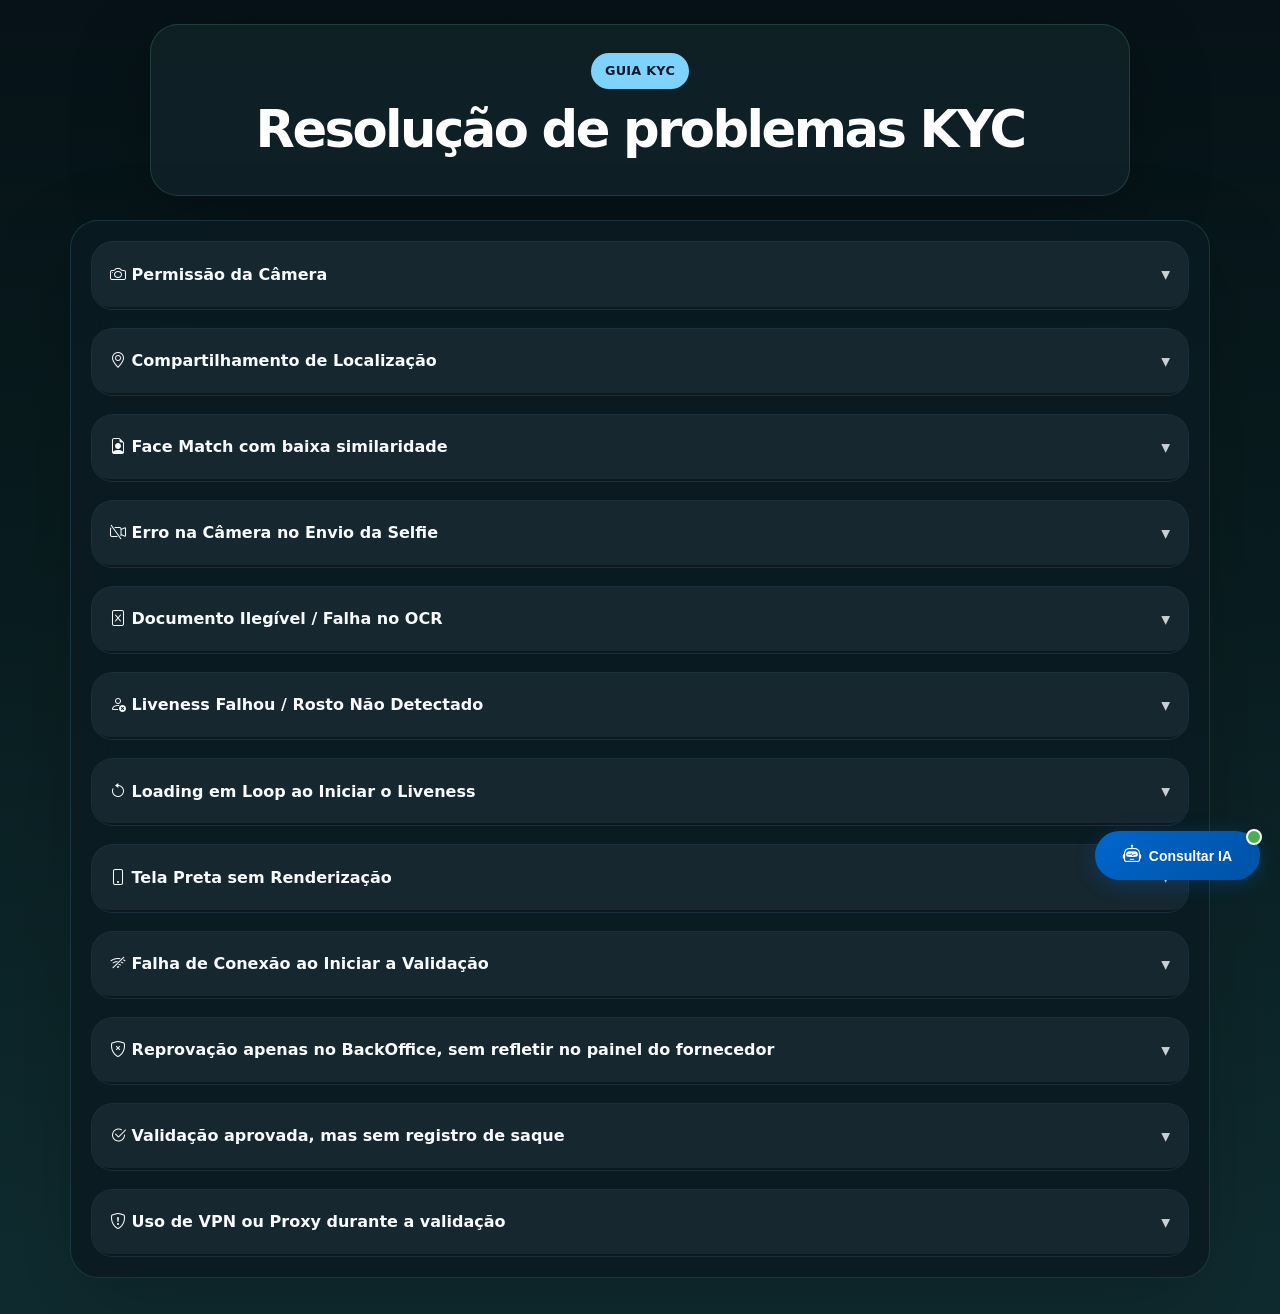
==== index.html @ 32a4cfba "Nova seção add, leves ajustes em frases de algumas seções" ====
<!DOCTYPE html>
<html lang="en">
<head>
    <meta charset="UTF-8">
    <meta name="viewport" content="width=device-width, initial-scale=1.0">
    <title>Guia KYC</title>
    <link rel="stylesheet" href="assets/css/base.css">
    <link rel="stylesheet" href="assets/css/android.css">
    <link rel="stylesheet" href="assets/css/button.css">
    <link rel="stylesheet" href="https://cdn.jsdelivr.net/npm/bootstrap-icons@1.11.3/font/bootstrap-icons.css">
    <link rel="stylesheet" href="assets/css/ai-assistant.css">
</head>
<body>
<div class="top-title">
  <header class="header-kyc">
    <div class="header-copy">
      <span class="pill">Guia KYC</span>
      <h1 class="header-title">Resolução de problemas KYC</h1>
      <p class="header-subtitle"></p>
    </div>
  </header>
</div>
<main class="content">
  <div class="space-bord">
        
  <section class="topic-card" data-section>
 
    <h2 class="topic-toggle"><span><i class="bi bi-camera"></i> Permissão da Câmera</span></h2>
<div class="topic-body">
    <p class="intro">Problemas relacionados ao acesso à câmera.</p>
     <h3>🔎 Como identificar</h3>
    <ul>
      <li>Tela fica preta ou não carrega</li>
      <li>Mensagem de câmera indisponível</li>
      <li>Usuário relata que “não aparece nada”</li>
    </ul>
    <div class="platform-tabs">

  <div class="tabs-header">
    <button class="tab-btn active" data-tab="android">
      <i class="bi bi-android2"></i> Android
    </button>
    <button class="tab-btn" data-tab="ios">
      <i class="bi bi-apple"></i> iOS
    </button>
  </div>

  <div class="tabs-content">

    <div class="tab-panel active" data-content="android" data-copy>
      <ol>
        <li>Nas configurações do dispositivo, acesse <strong>Configurações > Apps > Chrome > Permissões > Câmera</strong> e selecione Permitir.</li>
        <li>Feche o navegador e abra novamente.</li>
        <li>Feche todos os aplicativos em execução para liberar a câmera.</li>
        <li>Se houver muitas abas abertas, feche-as para liberar recursos.</li>
        <li>Tente refazer o processo de validação.</li>
      </ol>
    </div>

    <div class="tab-panel" data-content="ios" data-copy>
      <ol>
        <li>Nas configurações do dispositivo, acesse <strong>Ajustes > Safari > Câmera</strong> e selecione Permitir.</li>
        <li>Acesse <strong> Ajustes > Safari > Câmera</strong> e selecione Permitir.</li>
        <li>Feche o navegador e abra novamente.</li>
        <li>Feche todos os aplicativos em execução para liberar a câmera.</li>
        <li>Se houver muitas abas abertas, feche-as para liberar recursos.</li>
        <li>Tente refazer o processo de validação.</li>
      </ol>
    </div>

  </div>
</div>

    <h3>⚠️ Observação</h3>
    <p>
      No iOS, todos os navegadores utilizam o WebKit. Mesmo usando Chrome,
      as permissões seguem as regras do Safari.
    </p>
    </div>
  </section>

  <section class="topic-card" data-section>
    <h2 class="topic-toggle"><span><i class="bi bi-geo-alt"></i> Compartilhamento de Localização</span></h2>
    <div class="topic-body">
    <p class="intro">Solicitação e bloqueio de acesso à localização.</p>
    <h3>🔎 Como identificar</h3>
    <ul>
      <li>Usuário não consegue compartilhar localização</li>
      <li>Mensagem de permissão negada</li>
      <li>Usuário relata que não avança na tela onde pede a localização</li>
    </ul>
    <div class="platform-tabs">

  <div class="tabs-header">
    <button class="tab-btn active" data-tab="android">
      <i class="bi bi-android2"></i> Android
    </button>
    <button class="tab-btn" data-tab="ios">
      <i class="bi bi-apple"></i> iOS
    </button>
  </div>

  <div class="tabs-content">

    <div class="tab-panel active" data-content="android" data-copy>
      <ol>
        <li>Nas configurações do dispositivo, acesse <strong>Configurações > Apps > Chrome > Permissões > Localização</strong> e selecione Permitir.</li>
        <li>Feche o navegador e abra novamente.</li>
        <li>Se houver muitas abas abertas, feche-as para liberar recursos.</li>
        <li>Tente refazer o processo de validação.</li>
        <li>Se persistir, reinicie o celular</li>
      </ol>
    </div>

    <div class="tab-panel" data-content="ios" data-copy>
      <ol>
        <li>Nas configurações do dispositivo, acesse <strong>Ajustes > Safari > Localização</strong> e selecione Permitir.</li>
        <li>Feche o navegador e abra novamente.</li>
        <li>Se houver muitas abas abertas, feche-as para liberar recursos.</li>
        <li>Tente refazer o processo de validação.</li>
      </ol>
    </div>

  </div>
</div>
    
    <h3>Por que é solicitado</h3>
    <p>
      A localização auxilia na análise antifraude e na validação do ambiente
      de acesso.
    </div>
  </section>

  <section class="topic-card" data-section>
  <h2 class="topic-toggle"><span><i class="bi bi-file-earmark-person"></i> Face Match com baixa similaridade</span></h2>
  <div class="topic-body">
    <p class="intro">Falha na comparação facial entre a selfie e o documento.</p>

    <h3>🔎 Como identificar</h3>
    <ul>
      <li>Score de Face Match abaixo do mínimo exigido</li>
      <li>Exemplo: Score 0.69 / Threshold 0.75</li>
      <li>Validação facial reprovada automaticamente</li>
    </ul>

    <h3>🧭 Orientação ao usuário</h3>
    <div class="platform-tabs">

  <div class="tabs-content">

    <div class="tab-panel active" data-content="android" data-copy>
      <ol>
        <li>Tire a selfie em um local bem iluminado, com a luz de frente para o rosto.</li>
        <li>Posicione-se de forma que não haja sombras nem reflexos no rosto.</li>
        <li>Mantenha o rosto centralizado e totalmente visível na câmera.</li>
        <li>Não utilize óculos escuros, boné, touca ou qualquer acessório.</li>
        <li>Segure o celular na altura do rosto e evite inclinar a cabeça.</li>
      </ol>
    </div>

  </div>
</div>


    <h3>Por que acontece</h3>
    <p>
      A reprovação pode ocorrer quando a foto do documento é muito antiga
      ou quando a selfie é tirada em ângulo diferente, com pouca iluminação
      ou interferências visuais, dificultando a comparação facial.
    </p>

    <h3>Próximos passos</h3>
    <p>
      Caso o problema persista mesmo após uma nova tentativa,
      o caso deve ser reportado ou consultado junto ao fornecedor
      de validação para análise.
    </p>
  </div>
</section>

<section class="topic-card" data-section>
  <h2 class="topic-toggle"><span><i class="bi bi-camera-video-off"></i> Erro na Câmera no Envio da Selfie</span></h2>
  <div class="topic-body">
    <p class="intro">
      Falha na captura ou no envio da selfie durante o processo de validação facial.
    </p>

    <h3>🔎 Como identificar</h3>
    <ul>
      <li>Tela da selfie não abre ou fica preta.</li>
      <li>Mensagem de erro ao tentar capturar a selfie.</li>
      <li>Selfie não carrega ou não é enviada para validação.</li>
      <li>Processo trava na etapa de liveness.</li>
      <li>No painel do fornecedor "P" constará a informação "Erro na câm.".</li>
    </ul>

    <h3>🧭 Orientação ao usuário</h3>
    <div class="platform-tabs">

  <div class="tabs-header">
    <button class="tab-btn active" data-tab="android">
      <i class="bi bi-android2"></i> Android
    </button>
    <button class="tab-btn" data-tab="ios">
      <i class="bi bi-apple"></i> iOS
    </button>
  </div>

  <div class="tabs-content">

    <div class="tab-panel active" data-content="android" data-copy>
      <ol>
        <li>Feche o navegador Chrome e abra novamente.</li>
        <li>Nas configurações do celular, vá em <strong>Configurações > Apps > Chrome > Permissões</strong> <em>e permita o acesso à Câmera.</em></li>
        <li>Feche todos os aplicativos em execução para liberar a câmera.</li>
        <li>Tente novamente utilizando uma boa conexão de internet (alternando entre dados móveis e Wi-Fi).</li>
        <li>Reinicie o celular caso a câmera continue travada.</li>
      </ol>
    </div>

    <div class="tab-panel" data-content="ios" data-copy>
      <ol>
        <li>Feche o navegador ou aplicativo e abra novamente.</li>
        <li>Nas configurações do celular, vá em <strong>Ajustes > Safari > Câmera</strong> <em>e permita o acesso à Câmera.</em></li>
        <li>Feche todos os aplicativos em execução para liberar a câmera.</li>
        <li>Tente novamente utilizando uma boa conexão de internet (alternando entre dados móveis e Wi-Fi).</li>
        <li>Reinicie o celular caso a câmera continue travada.</li>
      </ol>
    </div>

  </div>
</div>
    <h3>Por que acontece</h3>
    <p>
      Esse erro pode ocorrer quando o acesso à câmera está bloqueado,
      a permissão foi negada, outro aplicativo está usando a câmera,
      ou há uma interrupção na transmissão da imagem (stream) durante
      o envio da selfie para o sistema de validação.
    </p>

    <h3>Próximos passos</h3>
    <p>
      Caso o erro persista após seguir todas as orientações,
      deve-se reportar o caso para análise junto
      ao fornecedor de validação facial.
    </p>
  </div>
</section>

<section class="topic-card" data-section>
  <h2 class="topic-toggle"><span><i class="bi bi-file-excel"></i> Documento Ilegível / Falha no OCR</span></h2>
  <div class="topic-body">
    <p class="intro">
      O sistema não conseguiu identificar ou ler corretamente as informações do documento.
    </p>

    <h3>🔎 Como identificar</h3>
    <ul>
      <li>Mensagem de erro: <em>OCR failed</em></li>
      <li>Mensagem de erro: <em>document type unknown</em></li>
      <li>Documento não reconhecido automaticamente</li>
      <li>Processo não avança após o envio da foto do documento</li>
    </ul>

    <h3>🧭 Orientação ao usuário</h3>
    <div class="platform-tabs">

  <div class="tabs-content">

    <div class="tab-panel active" data-content="android" data-copy>
      <ol>
        <li>Tire o documento do plástico de proteção (se houver).</li>
        <li>Coloque o documento sobre uma superfície plana, como uma mesa.</li>
        <li>Tire a foto do documento em um local bem iluminado, evitando sombras e reflexos.</li>
        <li>Centralize o documento na câmera, garantindo que todas as bordas estejam visíveis.</li>
        <li>Evite usar zoom ou cortar partes do documento na foto.</li>
        
      </ol>
    </div>

  </div>
</div>

    <h3>Por que acontece</h3>
    <p>
      A falha no OCR ocorre quando o sistema não consegue ler os dados do documento,
      geralmente por reflexos, baixa iluminação, imagem cortada
      ou qualidade insuficiente da foto enviada.
    </p>

    <h3>Próximos passos</h3>
    <p>
      Caso o erro continue mesmo após o envio de uma nova foto conforme orientado,
      o caso deve ser encaminhado para análise junto ao fornecedor
      de validação de documentos.
    </p>
  </div>
</section>

<section class="topic-card" data-section>
  <h2 class="topic-toggle"><span><i class="bi bi-person-x"></i> Liveness Falhou / Rosto Não Detectado</span></h2>
  <div class="topic-body">
    <p class="intro">
      O sistema não conseguiu identificar corretamente o rosto durante a validação de liveness.
    </p>

    <h3>🔎 Como identificar</h3>
    <ul>
      <li>Mensagem de erro: <em>Liveness failed</em></li>
      <li>Mensagem de erro: <em>face not detected</em></li>
      <li>Processo trava ou reprova na etapa de liveness</li>
      <li>Câmera ativa, mas o rosto não é reconhecido</li>
      <li>Usuário não consegue avançar na etapa de aproximar e afastar o rosto</li>
    </ul>

    <h3>🧭 Orientação ao usuário</h3>
    <div class="platform-tabs">

  <div class="tabs-content">

    <div class="tab-panel active" data-content="android" data-copy>
      <ol>
        <li>Vá para um local bem iluminado, com luz natural de frente para o rosto.</li>
        <li>Mantenha o rosto centralizado na tela.</li>
        <li>Remova boné, chapéu, óculos escuros ou máscara.</li>
        <li>Segure o celular na altura do rosto.</li>
        <li>Se necessário, limpe a câmera do dispositivo, de preferência com um pano macio (como o de microfibra utilizado para limpar óculos).</li>
        <li>Refaça o processo desde o início.</li>
      </ol>
    </div>

  </div>
</div>

    <h3>Por que acontece</h3>
    <p>
      Esse erro ocorre quando o rosto fica fora do enquadramento,
      está parcialmente coberto por acessórios
      ou quando a iluminação é insuficiente para a detecção facial.
    </p>

    <h3>Próximos passos</h3>
    <p>
      Caso o erro continue mesmo após seguir todas as orientações,
      o caso deve ser encaminhado para análise junto ao fornecedor
      de validação de liveness.
    </p>
  </div>
</section>

<section class="topic-card" data-section>
  <h2 class="topic-toggle"><span><i class="bi bi-arrow-counterclockwise"></i> Loading em Loop ao Iniciar o Liveness</span></h2>
  <div class="topic-body">
    <p class="intro">
      A tela de validação facial fica carregando continuamente e o liveness não inicia.
    </p>

    <h3>🔎 Como identificar</h3>
    <ul>
      <li>Tela de liveness fica apenas carregando (loading infinito)</li>
      <li>Câmera não é aberta</li>
      <li>Usuário não consegue avançar no processo</li>
      <li>O problema ocorre ao clicar em “Iniciar validação”</li>
    </ul>

    <h3>🧭 Orientação ao usuário</h3>
    <div class="platform-tabs">

  <div class="tabs-header">
    <button class="tab-btn active" data-tab="android">
      <i class="bi bi-android2"></i> Android
    </button>
    <button class="tab-btn" data-tab="ios">
      <i class="bi bi-apple"></i> iOS
    </button>
  </div>

  <div class="tabs-content">

    <div class="tab-panel active" data-content="android" data-copy>
      <ol>
        <li>Feche o navegador e abra novamente.</li>
        <li>Nas configurações do celular, acesse <strong>Configurações > Apps > Chrome > Permissões</strong> e confirme que a permissão de Câmera está habilitada.</li>
        <li>Limpe o cache do navegador (Configurações > Apps > Chrome > Limpar dados > <em>Limpar cache.</em>)</li>
        <li>Use uma conexão Wi-Fi estável (troque a conexão entre dados móveis e Wi-Fi).</li>
        <li>Evite usar VPN ou modo economia de dados.</li>
        <li>Se persistir, faça o teste por uma aba anônima.</li>
        <li>Caso necessário, reinicie o dispositivo.</li>


      </ol>
    </div>

    <div class="tab-panel" data-content="ios" data-copy>
      <ol>
        <li>Feche o navegador e abra novamente.</li>
        <li>Nas configurações do celular, acesse <strong>Ajustes > Safari > Câmera</strong> e confirme que a permissão de Câmera está habilitada.</li>
        <li>Limpe o cache do navegador (Ajustes > Safari > Avançado > Dados dos Sites e toque em Remover Todos os Dados.)</li>
        <li>Use uma conexão Wi-Fi estável (troque a conexão entre dados móveis e Wi-Fi).</li>
        <li>Evite usar VPN ou modo economia de dados.</li>
        <li>Se persistir, faça o teste por uma aba anônima.</li>
        <li>Caso necessário, reinicie o dispositivo.</li>
      </ol>
    </div>

  </div>
</div>
    <h3>Por que acontece</h3>
    <p>
      O loading em loop pode ocorrer por falha na inicialização do SDK de liveness,
      bloqueio de câmera, permissões não concedidas,
      instabilidade de rede ou interrupção na comunicação
      com o serviço de validação facial.
    </p>

    <h3>Próximos passos</h3>
    <p>
      Se o problema continuar após seguir todas as orientações,
      o caso deve ser reportado para análise junto ao fornecedor
      de liveness ou equipe técnica responsável.
    </p>
  </div>
</section>

<section class="topic-card" data-section>
  <h2 class="topic-toggle"><span><i class="bi bi-phone"></i> Tela Preta sem Renderização</span></h2>
  <div class="topic-body">
    <p class="intro">
      A tela fica totalmente preta (ou cor de background do site) e nenhum componente do processo de validação é exibido.
    </p>

    <h3>🔎 Como identificar</h3>
    <ul>
      <li>Tela preta ao iniciar o fluxo de validação</li>
      <li>Nenhum botão, câmera ou mensagem aparece</li>
      <li>Página parece carregada, mas sem conteúdo visível</li>
      <li>Usuário não consegue interagir com a tela</li>
    </ul>

    <h3>🧭 Orientação ao usuário</h3>
    <div class="platform-tabs">

  <div class="tabs-header">
    <button class="tab-btn active" data-tab="android">
      <i class="bi bi-android2"></i> Android
    </button>
    <button class="tab-btn" data-tab="ios">
      <i class="bi bi-apple"></i> iOS
    </button>
  </div>

  <div class="tabs-content">

    <div class="tab-panel active" data-content="android" data-copy>
      <ol>
        <li>Limpe o cache do navegador (nas configurações do celular, acesse <strong>Configurações > Apps > Chrome > Limpar dados > <em>Limpar cache.</em></strong>)</li>
        <li>Feche o navegador e abra novamente.</li>
        <li>Se possível, use uma conexão Wi-Fi estável (alternando a conexão entre dados móveis e Wi-Fi).</li>
        <li>Reinicie a conexão com a internet, aguardando 20 segundos antes de reativar a conexão.</li>
        <li>Se persistir, faça o teste por uma aba anônima.</li>
        <li>Orientamos testar em outros navegadores (como Microsoft Edge ou Mozilla Firefox), se necessário.</li>
        <li>Caso preciso, reinicie o navegador ou tente em outro dispositivo.</li>
      </ol>
    </div>

    <div class="tab-panel" data-content="ios" data-copy>
      <ol>
        <li>Limpe o cache do navegador ( nas configurações do celular, acesse <strong>Ajustes > Safari > Avançado ></strong> Dados dos Sites e toque em Remover Todos os Dados).</li>
        <li>Feche o navegador e abra novamente.</li>
        <li>Se possível, use uma conexão Wi-Fi estável (alternando a conexão entre dados móveis e Wi-Fi).</li>
        <li>Reinicie a conexão com a internet, aguardando 20 segundos antes de reativar a conexão.</li>
        <li>Se persistir, faça o teste por uma aba anônima.</li>
        <li>Orientamos testar em outros navegadores (como Google Chrome, Microsoft Edge ou Mozilla Firefox), se necessário.</li>
        <li>Caso preciso, reinicie o navegador ou tente em outro dispositivo.</li>
      </ol>
      </ol>
    </div>

  </div>
</div>

    <h3>Por que acontece</h3>
    <p>
      Esse comportamento pode ocorrer por falha na inicialização do WebRTC,
      bloqueio de acesso à câmera pelo navegador,
      timeout no carregamento de recursos
      ou conflito com dados armazenados em cache.
    </p>

    <h3>Próximos passos</h3>
    <p>
      Caso nenhuma das ações resolva, deve-se verificar com o fornecedor de validação.
    </p>
  </div>
</section>

<section class="topic-card" data-section>
  <h2 class="topic-toggle"><span><i class="bi bi-wifi-off"></i> Falha de Conexão ao Iniciar a Validação</span></h2>
  <div class="topic-body">
    <p class="intro">
      O usuário recebe uma mensagem de erro informando falha de conexão
      ao tentar iniciar o processo de validação KYC.
    </p>

    <h3>🔎 Como identificar</h3>
    <ul>
      <li>Mensagem de erro indicando falha de conexão</li>
      <li>Validação não inicia após clicar em “Começar”</li>
      <li>Tela exibe aviso de instabilidade ou conexão indisponível</li>
      <li>Usuário relata que a internet funciona em outros aplicativos</li>
    </ul>

    <h3>🧭 Orientação geral ao usuário</h3>
    <p>
      Oriente o usuário a verificar a estabilidade da conexão com a internet
      antes de tentar novamente o processo de validação.
    </p>

    <div class="platform-tabs">

      <div class="tabs-header">
        <button class="tab-btn active" data-tab="android">
          <i class="bi bi-android2"></i> Android
        </button>
        <button class="tab-btn" data-tab="ios">
          <i class="bi bi-apple"></i> iOS
        </button>
      </div>

      <div class="tabs-content">

        <div class="tab-panel active" data-content="android" data-copy>
          <ol>
            <li>Verifique se o celular está conectado à internet (<em>desative a internet por 10 segundos antes de reativar.</em>)</li>
            <li>Dê preferência para uma conexão Wi-Fi estável.</li>
            <li>Desative VPN, proxy ou aplicativos de rede segura.</li>
            <li>Evite alternar entre Wi-Fi e dados móveis durante o processo.</li>
            <li>Feche o navegador e abra novamente.</li>
            <li>Se necessário, reinicie o dispositivo.</li>
            <li>Tente iniciar a validação novamente.</li>
            
          </ol>
        </div>

        <div class="tab-panel" data-content="ios" data-copy>
          <ol>
            <li>Confirme se o iPhone está conectado à internet</li>
            <li>Prefira utilizar uma rede Wi-Fi estável</li>
            <li>Desative VPN ou apps que alterem a conexão</li>
            <li>Evite trocar de rede durante a validação</li>
            <li>Feche o Safari e abra novamente</li>
            <li>Se necessário, reinicie o dispositivo</li>
            <li>Tente iniciar a validação novamente</li>
          </ol>
        </div>

      </div>
    </div>

    <h3>Por que acontece</h3>
    <p>
      Esse erro pode ocorrer por instabilidade de rede,
      perda de conexão durante a inicialização da validação,
      uso de VPN, troca de rede ou bloqueio temporário de comunicação
      com o serviço de validação.
    </p>

    <h3>Próximos passos</h3>
    <p>
      Caso o erro persista mesmo em uma rede estável,
      oriente o usuário a tentar novamente mais tarde
      ou em outro dispositivo.
    </p>
  </div>
</section>

<section class="topic-card" data-section>
  <h2 class="topic-toggle"><span><i class="bi bi-shield-x"></i> Reprovação apenas no BackOffice, sem refletir no painel do fornecedor</span></h2>
  <div class="topic-body">
    <p class="intro">
      A jornada de KYC é reprovada internamente, sem exibir registros ou eventos
      no painel do fornecedor de validação.
    </p>

    <h3>🔎 Como identificar</h3>
    <ul>
      <li>KYC aparece como reprovado</li>
      <li>Não há tentativa registrada no painel do fornecedor</li>
      <li>Usuário relata que não conseguiu concluir a validação</li>
      <li>Fluxo é interrompido antes do envio para o fornecedor</li>
    </ul>

    <h3>🧭 Orientação geral ao usuário</h3>
    <p>
      Oriente o usuário a verificar se todos os dados cadastrais
      estão preenchidos corretamente antes de refazer a validação.
    </p>

    <div class="platform-tabs">

      <div class="tabs-content">

        <div class="tab-panel active" data-content="android" data-copy>
          <ol>
            <li>Acesse o menu <strong>Perfil</strong> no aplicativo ou site.</li>
            <li>Entre em <strong>Dados da Conta.</strong></li>
            <li>Verifique se todos os campos estão preenchidos corretamente.</li>
            <li>Atualize ou complete os dados que estiverem faltando.</li>
            <li>Salve as alterações antes de tentar novamente.</li>
            <li>Após isso, retorne e refaça a validação KYC.</li>
          </ol>
        </div>

      </div>
    </div>

    <h3>Por que acontece</h3>
    <p>
      Esse tipo de reprovação ocorre quando regras internas de validação
      identificam dados obrigatórios ausentes ou inconsistentes
      no cadastro do usuário, impedindo o envio da jornada
      para o fornecedor de KYC.
    </p>

    <h3>Próximos passos</h3>
    <p>
      Caso todos os dados estejam preenchidos corretamente ou não seja possível atualizá-los, persistindo o problema, o caso deve ser reportado (se possvível, com gravação de tela do usuário mostrando a situação) para análise junto à equipe técnica.  
    </p>
  </div>
</section>

<section class="topic-card" data-section>
  <h2 class="topic-toggle"><span><i class="bi bi-check2-circle"></i> Validação aprovada, mas sem registro de saque</span></h2>
  <div class="topic-body">
    <p class="intro">
     O usuário conclui a validação de identidade (liveness/KYC) com status <em>aprovado</em>, tanto internamente quanto no painel do fornecedor “L”, porém a jornada não avança para a próxima etapa esperada (exemplo: o saque não é processado após a aprovação).
    </p>

    <h3>🔎 Como identificar</h3>
    <ul>
      <li>O procedimento de validação foi realizado por meio do aplicativo externo do fornecedor “L”.</li>
      <li>Liveness para saque aprovado, mas sem registro de saque após aprovação.</li>
    </ul>

    <h3>🧭 Orientação geral ao usuário</h3>
    <p>
      Orientar a realizar todo o processo pelo navegador, sem utilizar o app externo do fornecedor.
    </p>

    <div class="platform-tabs">

      <div class="tabs-header">
        <button class="tab-btn active" data-tab="android">
          <i class="bi bi-android2"></i> Android
        </button>
        <button class="tab-btn" data-tab="ios">
          <i class="bi bi-apple"></i> iOS
        </button>
      </div>

      <div class="tabs-content">

        <div class="tab-panel active" data-content="android" data-copy>
          <ol>
        <li>Abra o processo de validação diretamente pelo navegador <strong>Google Chrome</strong>.</li>
        <li>Nas configurações do celular, acesse <strong>Configurações &gt; Apps &gt; Chrome &gt; Permissões</strong> e permita o acesso à <strong>Câmera</strong> e <strong>Localização</strong>.</li>
        <li>Feche completamente o Chrome e abra novamente antes de iniciar o fluxo.</li>
        <li>Certifique-se de que nenhum outro aplicativo esteja utilizando a câmera.</li>
        <li>Refaça o processo de validação seguindo todo o fluxo pelo navegador.</li>
      </ol>
        </div>

        <div class="tab-panel" data-content="ios" data-copy>
          <ol>
        <li>Abra o processo de validação diretamente pelo navegador <strong>Safari</strong>.</li>
        <li>Nas configurações do iPhone, acesse <strong>Ajustes &gt; Safari &gt; Câmera</strong> e selecione <strong>Permitir</strong>.</li>
        <li>Acesse <strong>Ajustes &gt; Safari &gt; Localização</strong> e selecione <strong>Durante o uso</strong>.</li>
        <li>Feche o Safari pelo gerenciador de aplicativos e abra novamente.</li>
        <li>Refaça o processo de validação seguindo todo o fluxo pelo navegador.</li>
      </ol>
        </div>

      </div>
    </div>

   <h3>Por que isso acontece</h3>
<p>
    Esse comportamento ocorre, provavelmente, porque, ao realizar a validação pelo aplicativo externo do fornecedor, o fluxo de retorno da aprovação nem sempre é corretamente sincronizado com o sistema interno. 
    Isso impede que o gatilho responsável por avançar a jornada (como a liberação do saque) seja acionado, mesmo com o status de aprovação do liveness.
  </p>

    <h3>Próximos passos</h3>
    <p>
      Caso o erro persista mesmo após orientações, reportar a situação para análise (preferencialmente com gravação de tela do usuário mostrando a situação).
    </p>
  </div>
</section>

<section class="topic-card" data-section>
  <h2 class="topic-toggle"><span><i class="bi bi-shield-exclamation"></i> Uso de VPN ou Proxy durante a validação</span></h2>
  <div class="topic-body">
    <p class="intro">
      O usuário realiza o processo de validação de identidade (liveness/KYC), porém a utilização de <em>VPN</em>, <em>Proxy</em> ou serviços que mascaram a localização pode interferir na validação de segurança e impedir o correto compartilhamento da localização necessária para análise.
    </p>

    <h3>🔎 Como identificar</h3>
<ul>
  <li>A tela de validação fica carregando continuamente e não inicia o processo.</li>
  <li>O fluxo não avança após a etapa de compartilhamento de localização.</li>
  <li>Mensagem genérica de erro ao tentar iniciar a validação.</li>
  <li>Erro relacionado à localização, segurança ou inconsistência de acesso.</li>
  <li>Solicitação de localização não aparece ou não conclui corretamente.</li>
  <li>O processo funciona em outra rede/dispositivo, mas falha no aparelho atual.</li>
</ul>

    <h3>🧭 Orientação geral ao usuário</h3>
    <p>
      Orientar o usuário a desativar qualquer VPN, Proxy ou recurso de mascaramento de localização antes de iniciar novamente o processo de validação.
    </p>

    <div class="platform-tabs">

      <div class="tabs-header">
        <button class="tab-btn active" data-tab="android">
          <i class="bi bi-android2"></i> Android
        </button>
        <button class="tab-btn" data-tab="ios">
          <i class="bi bi-apple"></i> iPhone
        </button>
      </div>

      <div class="tabs-content">

        <div class="tab-panel active" data-content="android" data-copy>
          <ol>
            <li>Acesse <strong>Configurações &gt; Rede e Internet &gt; VPN</strong>.</li>
            <li>Verifique se existe alguma VPN ativa e selecione <strong>Desconectar</strong>.</li>
            <li>Se houver aplicativos de VPN instalados (como ProtonVPN, NordVPN, Turbo VPN, entre outros), feche ou desative o aplicativo.</li>
            <li>Acesse <strong>Configurações &gt; Rede e Internet &gt; Proxy</strong> (ou configurações da rede Wi‑Fi utilizada) e confirme que não há Proxy configurado.</li>
            <li>Em alguns aparelhos, também é recomendado desativar o <strong>DNS Privado</strong> em <strong>Configurações &gt; Rede e Internet &gt; DNS Privado</strong>, deixando como <strong>Automático</strong> ou <strong>Desativado</strong>.</li>
            <li>Feche completamente o navegador utilizado e abra novamente.</li>
            <li>Refaça o processo de validação utilizando uma conexão comum de internet, preferencialmente sem aplicativos de terceiros ativos.</li>
          </ol>
        </div>

        <div class="tab-panel" data-content="ios" data-copy>
          <ol>
            <li>Acesse <strong>Ajustes &gt; Geral &gt; VPN e Gerenciamento de Dispositivo</strong>.</li>
            <li>Se houver uma VPN ativa, selecione <strong>Desconectar</strong>.</li>
            <li>Também verifique em <strong>Ajustes &gt; VPN</strong> se existe alguma conexão habilitada.</li>
            <li>Se utilizar aplicativos de VPN, feche ou desative os aplicativos instalados.</li>
            <li>Acesse <strong>Ajustes &gt; Wi‑Fi &gt; [rede conectada] &gt; Configurar Proxy</strong> e deixe a opção como <strong>Desativado</strong>.</li>
            <li>Feche completamente o navegador Safari e abra novamente.</li>
            <li>Refaça o processo de validação utilizando a conexão normal da internet.</li>
          </ol>
        </div>

      </div>
    </div>

    <h3>Por que isso acontece</h3>
    <p>
      VPNs, Proxys e serviços de mascaramento de conexão podem alterar ou ocultar informações importantes de localização e segurança utilizadas durante o processo de validação de identidade.
      Isso pode gerar divergências na análise antifraude, impedir o correto compartilhamento da localização do dispositivo ou causar bloqueios automáticos de segurança.
    </p>

    <h3>Próximos passos</h3>
    <p>
      Caso o erro persista mesmo após a desativação da VPN/Proxy e nova tentativa de validação, encaminhar o caso para análise detalhada, preferencialmente com evidências em vídeo ou gravação de tela demonstrando o comportamento apresentado.
    </p>
  </div>
</section>


</div>


</main>

</body>
<script src="assets/js/ios.js"></script>
<script src="assets/js/ai-assistant.js"></script>
</html>
---- assets/css/base.css ----
html, body {
  background: linear-gradient(
    180deg,
    #061217 0%,
    #081a1d 35%,
    #0f2b2f 100%
  );
  color: #e7eef6;
  font-family: Inter, system-ui, -apple-system, BlinkMacSystemFont, "Segoe UI", sans-serif;
  min-height: 100%;
  overscroll-behavior: none;
  margin: 0;
}

body {
  line-height: 1.6;
}

* {
  box-sizing: border-box;
}

.top-title {
  color: #ffffff;
  padding: 24px 16px 0;
  text-align: center;
}

.header-kyc {
  display: inline-flex;
  flex-direction: column;
  align-items: center;
  gap: 12px;
  max-width: 980px;
  width: 100%;
  background: rgba(17, 33, 39, 0.88);
  border: 1px solid rgba(99, 210, 174, 0.18);
  border-radius: 28px;
  padding: 28px 28px 24px;
  box-shadow: 0 25px 80px rgba(0, 0, 0, 0.25);
  margin: 0 auto 24px;
}

.header-copy {
  text-align: center;
  max-width: 780px;
}

.pill {
  display: inline-flex;
  align-items: center;
  justify-content: center;
  color: #0f172a;
  background: #7dd3fc;
  border-radius: 999px;
  font-size: 0.8rem;
  font-weight: 700;
  letter-spacing: 0.02em;
  padding: 8px 14px;
  text-transform: uppercase;
}

.header-title {
  margin: 0;
  font-size: clamp(2rem, 4vw, 3.25rem);
  letter-spacing: -0.05em;
}

.header-subtitle {
  margin: 0;
  font-size: 1rem;
  color: #cbd5e1;
  max-width: 760px;
}

.content {
  width: min(1140px, calc(100% - 32px));
  margin: 0 auto 36px;
}
---- assets/css/android.css ----
/* ===============================
   ANDROID – MATERIAL STYLE
================================ */
.space-bord {
  padding: 20px;
  background: rgba(11, 27, 33, 0.88);
  border-radius: 28px;
  border: 1px solid rgba(125, 211, 252, 0.14);
  box-shadow: 0 30px 90px rgba(0, 0, 0, 0.18);
  backdrop-filter: blur(20px);
  margin-bottom: 36px;
}

.topic-body {
  color: #e7eef6;
}

.content {
  padding-top: 0;
}

/* ---------- Topic Body ---------- */
.topic-body {
  max-height: 0;
  overflow: hidden;
  opacity: 0;

  background: rgba(6, 22, 29, 0.92);
  border: 1px solid rgba(125, 211, 252, 0.14);
  border-radius: 18px;
  padding: 0 16px;

  transition:
    max-height .3s ease,
    opacity .25s ease,
    transform .25s ease;
}

.topic-card.open .topic-body {
  max-height: 1000px; /* suficiente para qualquer conteúdo */
  opacity: 1;
  margin-top: 12px;
  padding: 16px;
}

/* ---------- Topic Toggle ---------- */
.topic-toggle {
  font-size: 1rem;
  font-weight: 700;
  color: #f8fafc;
  padding: 18px 18px;
  margin: 0;
  border-radius: 18px;

  background: rgba(125, 211, 252, 0.08);
  display: flex;
  align-items: center;
  justify-content: space-between;
  cursor: pointer;
  gap: 12px;

  transition:
    background .25s ease,
    color .25s ease,
    transform .25s ease;
}

.topic-toggle:hover {
  background: rgba(125, 211, 252, 0.16);
  transform: translateY(-1px);
}

.topic-card.open .topic-toggle {
  background: linear-gradient(135deg, rgba(34,197,94,0.17), rgba(56,189,248,0.14));
  color: #a7f3d0;
}

.topic-card h2 {
  cursor: pointer;
  display: flex;
  justify-content: space-between;
  align-items: center;
  width: 100%;
}

.topic-card h2::after {
  content: "▾";
  font-size: 1.1rem;
  opacity: .8;
  transition: transform .25s ease;
}

.topic-card.open h2::after {
  transform: rotate(180deg);
}

.topic-card {
  margin-bottom: 18px;
  border-radius: 22px;
  overflow: hidden;
  border: 1px solid rgba(125, 211, 252, 0.12);
  background: rgba(14, 25, 31, 0.94);
}

.topic-card:last-child {
  margin-bottom: 0;
}

.topic-card .topic-body h3 {
  color: #dbeafe;
  margin-top: 20px;
}

.topic-card .intro {
  color: #cbd5e1;
  margin: 0 0 18px;
}

.topic-card ul {
  padding-left: 20px;
  margin: 0;
  color: #d6dce0;
}

.topic-card li {
  margin-bottom: 10px;
  line-height: 1.65;
}

.topic-card li:last-child {
  margin-bottom: 0;
}

.topic-card strong,
.topic-card em {
  color: #ffffff;
}

.topic-card p {
  margin: 0;
}

/* ---------- Home Button (Android-like FAB) ---------- */
.home-button {
  position: fixed;
  top: 18px;
  left: 18px;
  width: 44px;
  height: 44px;
  border-radius: 16px;

  background: #22c55e;
  color: #052e16;
  text-decoration: none;

  display: flex;
  align-items: center;
  justify-content: center;

  z-index: 1000;
  box-shadow: 0 18px 36px rgba(0,0,0,.26);

  transition:
    transform .2s ease,
    box-shadow .2s ease;
}

.home-button:hover {
  transform: translateY(-2px);
  box-shadow: 0 20px 36px rgba(0,0,0,.32);
}

.home-button i {
  font-size: 18px;
}

/* ---------- Mobile ---------- */
@media (max-width: 760px) {
  .home-button {
    width: 48px;
    height: 48px;
    border-radius: 18px;
  }

  .home-button i {
    font-size: 20px;
  }
}
---- assets/css/button.css ----
.android-button {
  position: fixed;
  top: 18px;
  left: 80px;
  width: 42px;
  height: 42px;
  border-radius: 12px;
  background: rgba(255,255,255,0.06);
  display: flex;
  align-items: center;
  justify-content: center;
  color: #7dd3fc;
  text-decoration: none;
  z-index: 1000;
  transition: 
    background .2s ease,
    transform .2s ease,
    box-shadow .2s ease;
}


@media (max-width: 600px) {
  .android-button {
    width: 46px;
    height: 46px;
    border-radius: 14px;
  }

  .android-button i {
    font-size: 20px;
   
  }
}


.android-button:hover {
  background: rgba(125,211,252,0.18);
  transform: translateY(-2px);
  box-shadow: 0 6px 16px rgba(0,0,0,.4);
}

.android-button i {
  font-size: 18px;
}

/* ===== Subabas por plataforma ===== */

.platform-tabs {
  margin-top: 16px;
  color: #ffffff;
}

/* Cabeçalho das abas */
.tabs-header {
  display: flex;
  background: rgba(255,255,255,0.04);
  border-radius: 10px;
  padding: 4px;
  gap: 4px;
}

/* Botões das abas */
.tab-btn {
  flex: 1;
  background: transparent;
  border: none;
  padding: 10px 12px;
  border-radius: 8px;
  color: #9ca3af;
  font-size: 14px;
  font-weight: 600;
  cursor: pointer;
  display: flex;
  align-items: center;
  justify-content: center;
  gap: 6px;
  transition: 
    background .2s ease,
    color .2s ease;
}

.tab-btn i {
  font-size: 16px;
}

/* Aba ativa */
.tab-btn.active {
  background: rgba(125,211,252,0.18);
  color: #ffffff;
}

/* Conteúdo das abas */
.tabs-content {
  margin-top: 12px;
}

/* Painéis */
.tab-panel {
  display: none;
  position: relative;
  background: #111827a0;
  border: 1px solid rgba(255,255,255,0.08);
  border-radius: 10px;
  padding: 14px 16px;
}


/* Painel ativo */
.tab-panel.active {
  display: block;
}

/* Texto interno */
.tab-panel ol {
  padding-left: 18px;
  margin: 0;
}

.tab-panel li {
  margin-bottom: 10px;
  line-height: 1.75;
}

.tab-panel li:last-child {
  margin-bottom: 0;
}
/* Painel copiável */
.tab-panel[data-copy] {
  cursor: pointer;
  position: relative;
}

/* Hover leve */
.tab-panel[data-copy]:hover {
  border-color: rgba(125,211,252,0.35);
}

/* Feedback "Copiado" */
.tab-panel.copied::after {
  content: "Copiado ✓";
  position: absolute;
  top: 10px;
  right: 12px;
  font-size: 12px;
  color: #7dd3fc;
  opacity: .9;
}
---- assets/css/ai-assistant.css ----
/* AI Assistant - Chat Flutuante */

/* Botão flutuante */
.ai-assistant-btn {
  position: fixed;
  bottom: 20px;
  right: 20px;
  background: linear-gradient(135deg, #0066cc 0%, #0052a3 100%);
  color: white;
  border: none;
  border-radius: 50px;
  padding: 14px 28px;
  font-size: 14px;
  font-weight: 600;
  cursor: pointer;
  box-shadow: 0 4px 20px rgba(0, 102, 204, 0.3);
  z-index: 1000;
  transition: all 0.3s ease;
  display: flex;
  align-items: center;
  gap: 8px;
  font-family: -apple-system, BlinkMacSystemFont, 'Segoe UI', Roboto, sans-serif;
}

.ai-assistant-btn:hover {
  transform: translateY(-2px);
  box-shadow: 0 6px 25px rgba(0, 102, 204, 0.4);
  background: linear-gradient(135deg, #0052a3 0%, #003d80 100%);
}

.ai-assistant-btn:active {
  transform: translateY(0);
}

.ai-assistant-btn i {
  font-size: 18px;
}

/* Indicador de status (opcional) */
.ai-assistant-btn::before {
  content: '';
  position: absolute;
  top: -2px;
  right: -2px;
  width: 12px;
  height: 12px;
  background: #4caf50;
  border: 2px solid white;
  border-radius: 50%;
  animation: pulse 2s infinite;
}

@keyframes pulse {
  0%, 100% {
    opacity: 1;
    transform: scale(1);
  }
  50% {
    opacity: 0.7;
    transform: scale(1.1);
  }
}

/* Modal do Chat */
.ai-chat-modal {
  position: fixed;
  bottom: 90px;
  right: 20px;
  width: 380px;
  height: 520px;
  background: white;
  border-radius: 16px;
  box-shadow: 0 8px 40px rgba(0, 0, 0, 0.15);
  display: flex;
  flex-direction: column;
  z-index: 1001;
  transform: translateY(20px) scale(0.95);
  opacity: 0;
  pointer-events: none;
  transition: all 0.3s cubic-bezier(0.4, 0, 0.2, 1);
  overflow: hidden;
  font-family: -apple-system, BlinkMacSystemFont, 'Segoe UI', Roboto, sans-serif;
}

.ai-chat-modal.open {
  transform: translateY(0) scale(1);
  opacity: 1;
  pointer-events: all;
}

/* Header do Chat */
.ai-chat-header {
  background: linear-gradient(135deg, #0066cc 0%, #0052a3 100%);
  color: white;
  padding: 16px 20px;
  display: flex;
  align-items: center;
  justify-content: space-between;
  flex-shrink: 0;
}

.ai-chat-header h3 {
  margin: 0;
  font-size: 16px;
  font-weight: 600;
  display: flex;
  align-items: center;
  gap: 8px;
}

.ai-chat-header h3 i {
  font-size: 20px;
}

.ai-chat-close {
  background: rgba(255, 255, 255, 0.2);
  border: none;
  color: white;
  width: 32px;
  height: 32px;
  border-radius: 50%;
  cursor: pointer;
  font-size: 18px;
  display: flex;
  align-items: center;
  justify-content: center;
  transition: background 0.2s;
}

.ai-chat-close:hover {
  background: rgba(255, 255, 255, 0.3);
}

/* Área de mensagens */
.ai-chat-messages {
  flex: 1;
  overflow-y: auto;
  padding: 16px 20px;
  display: flex;
  flex-direction: column;
  gap: 12px;
  background: #f8f9fa;
}

.ai-chat-messages::-webkit-scrollbar {
  width: 6px;
}

.ai-chat-messages::-webkit-scrollbar-track {
  background: transparent;
}

.ai-chat-messages::-webkit-scrollbar-thumb {
  background: #ddd;
  border-radius: 3px;
}

/* Mensagens */
.ai-message {
  max-width: 85%;
  padding: 12px 16px;
  border-radius: 12px;
  font-size: 13px;
  line-height: 1.5;
  animation: messageSlide 0.3s ease;
}

@keyframes messageSlide {
  from {
    opacity: 0;
    transform: translateY(10px);
  }
  to {
    opacity: 1;
    transform: translateY(0);
  }
}

.ai-message-user {
  background: linear-gradient(135deg, #0066cc 0%, #0052a3 100%);
  color: white;
  align-self: flex-end;
  border-bottom-right-radius: 4px;
}

.ai-message-assistant {
  background: white;
  color: #333;
  align-self: flex-start;
  border: 1px solid #e0e0e0;
  border-bottom-left-radius: 4px;
}

.ai-message-loading {
  background: white;
  color: #666;
  align-self: flex-start;
  border: 1px solid #e0e0e0;
  font-style: italic;
  display: flex;
  align-items: center;
  gap: 8px;
}

.ai-message-loading .typing-indicator {
  display: flex;
  gap: 4px;
}

.ai-message-loading .typing-indicator span {
  width: 6px;
  height: 6px;
  background: #999;
  border-radius: 50%;
  animation: typing 1.4s infinite;
}

.ai-message-loading .typing-indicator span:nth-child(2) {
  animation-delay: 0.2s;
}

.ai-message-loading .typing-indicator span:nth-child(3) {
  animation-delay: 0.4s;
}

@keyframes typing {
  0%, 60%, 100% {
    transform: translateY(0);
  }
  30% {
    transform: translateY(-8px);
  }
}

/* Área de input */
.ai-chat-input-area {
  padding: 12px 20px 16px;
  background: white;
  border-top: 1px solid #e0e0e0;
  display: flex;
  flex-direction: column;
  gap: 8px;
  flex-shrink: 0;
}

/* Sugestões rápidas */
.ai-quick-suggestions {
  display: flex;
  gap: 6px;
  flex-wrap: wrap;
}

.ai-suggestion-chip {
  background: #f0f4f8;
  border: 1px solid #d0dce8;
  border-radius: 20px;
  padding: 6px 12px;
  font-size: 12px;
  color: #0066cc;
  cursor: pointer;
  transition: all 0.2s;
  white-space: nowrap;
}

.ai-suggestion-chip:hover {
  background: #0066cc;
  color: white;
  border-color: #0066cc;
}

/* Input de texto */
.ai-input-container {
  display: flex;
  gap: 8px;
}

.ai-chat-input {
  flex: 1;
  border: 1px solid #ddd;
  border-radius: 24px;
  padding: 10px 16px;
  font-size: 13px;
  resize: none;
  height: 40px;
  font-family: inherit;
  transition: border-color 0.2s;
}

.ai-chat-input:focus {
  outline: none;
  border-color: #0066cc;
  box-shadow: 0 0 0 3px rgba(0, 102, 204, 0.1);
}

.ai-chat-input::placeholder {
  color: #999;
}

.ai-send-btn {
  background: #0066cc;
  color: white;
  border: none;
  border-radius: 50%;
  width: 40px;
  height: 40px;
  cursor: pointer;
  display: flex;
  align-items: center;
  justify-content: center;
  font-size: 16px;
  transition: all 0.2s;
  flex-shrink: 0;
}

.ai-send-btn:hover {
  background: #0052a3;
  transform: scale(1.05);
}

.ai-send-btn:active {
  transform: scale(0.95);
}

.ai-send-btn:disabled {
  background: #ccc;
  cursor: not-allowed;
  transform: none;
}

/* Disclaimer */
.ai-disclaimer {
  font-size: 11px;
  color: #999;
  text-align: center;
  padding: 4px;
  font-style: italic;
}

/* Formatação de resposta */
.ai-message-content {
  word-wrap: break-word;
}

.ai-message-content strong {
  color: #0052a3;
}

.ai-message-content ul, .ai-message-content ol {
  margin: 8px 0;
  padding-left: 20px;
}

.ai-message-content li {
  margin: 4px 0;
}

.ai-article-link {
  display: inline-block;
  margin-top: 8px;
  padding: 6px 12px;
  background: #f0f4f8;
  border-radius: 6px;
  color: #0066cc;
  text-decoration: none;
  font-size: 12px;
  transition: background 0.2s;
}

.ai-article-link:hover {
  background: #e0e8f4;
}

/* Fonte da resposta (guia vs conhecimento técnico) */
.ai-message-source {
  font-size: 11px;
  color: #666;
  background: #f8f9fa;
  padding: 4px 10px;
  border-radius: 12px;
  display: inline-block;
  margin-top: 8px;
  font-style: italic;
  border: 1px solid #e9ecef;
}

/* Feedback buttons */
.ai-feedback {
  display: flex;
  gap: 8px;
  margin-top: 8px;
  padding-top: 8px;
  border-top: 1px solid #f0f0f0;
}

.ai-feedback-btn {
  background: none;
  border: none;
  cursor: pointer;
  font-size: 16px;
  opacity: 0.6;
  transition: opacity 0.2s transform 0.2s;
}

.ai-feedback-btn:hover {
  opacity: 1;
  transform: scale(1.2);
}

/* Overlay para fechar ao clicar fora */
.ai-chat-overlay {
  position: fixed;
  top: 0;
  left: 0;
  right: 0;
  bottom: 0;
  background: rgba(0, 0, 0, 0.3);
  z-index: 1000;
  opacity: 0;
  pointer-events: none;
  transition: opacity 0.3s;
}

.ai-chat-overlay.visible {
  opacity: 1;
  pointer-events: all;
}

/* Responsividade */
@media (max-width: 480px) {
  .ai-assistant-btn {
    bottom: 16px;
    left: 16px;
    padding: 12px 20px;
    font-size: 13px;
  }

  .ai-chat-modal {
    bottom: 80px;
    left: 12px;
    right: 12px;
    width: auto;
    height: 480px;
  }

  .ai-message {
    max-width: 90%;
  }
}

/* Animação de entrada do botão */
.ai-assistant-btn {
  animation: buttonEntrance 0.5s ease;
}

@keyframes buttonEntrance {
  from {
    opacity: 0;
    transform: translateY(20px);
  }
  to {
    opacity: 1;
    transform: translateY(0);
  }
}
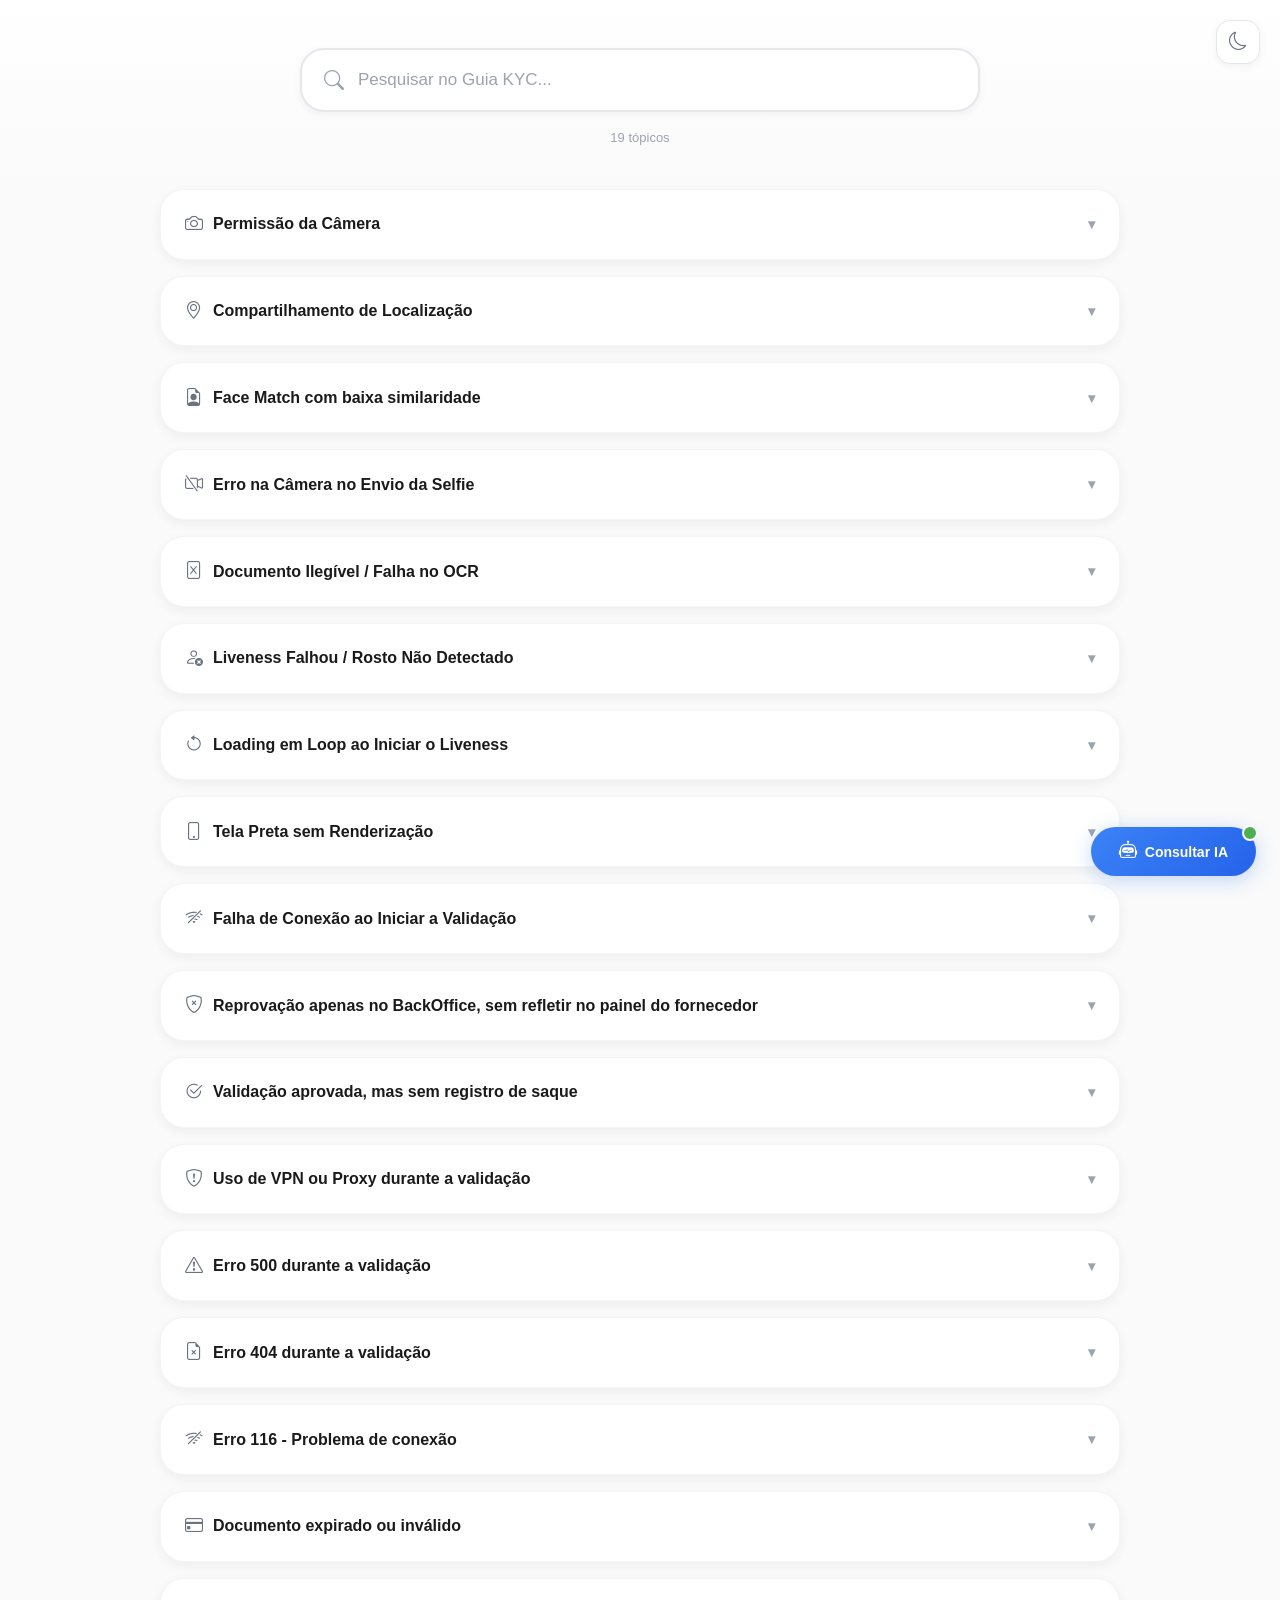
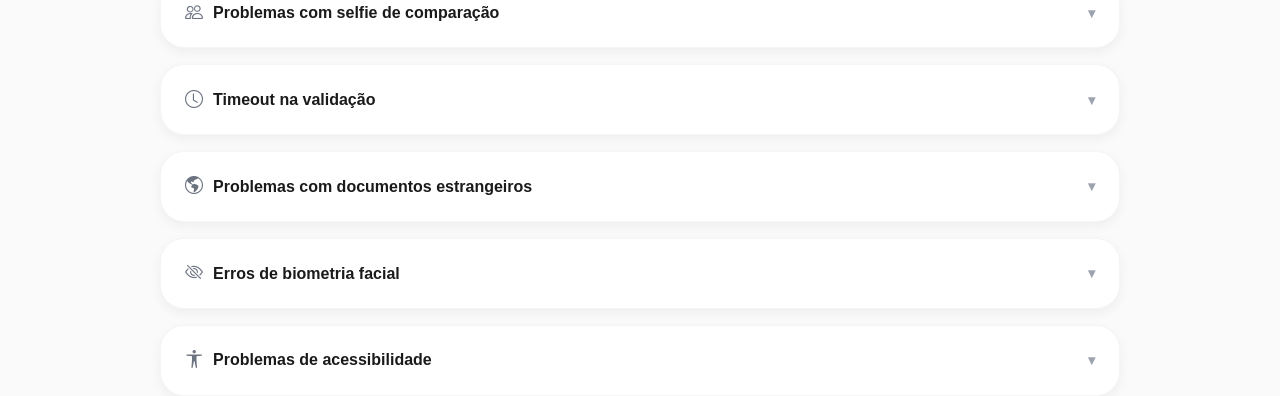
==== commit 36f8d033: "Ajustes de UI e novos temas" ====
--- a/index.html
+++ b/index.html
@@ -12,13 +12,26 @@
 </head>
 <body>
 <div class="top-title">
-  <header class="header-kyc">
-    <div class="header-copy">
-      <span class="pill">Guia KYC</span>
-      <h1 class="header-title">Resolução de problemas KYC</h1>
-      <p class="header-subtitle"></p>
-    </div>
-  </header>
+  <button class="theme-toggle" id="themeToggle" aria-label="Alternar tema">
+    <i class="bi bi-moon" id="themeIcon"></i>
+  </button>
+  <div class="search-container">
+    <div class="search-wrapper">
+      <i class="bi bi-search search-icon"></i>
+      <input 
+        type="text" 
+        id="searchInput" 
+        class="search-input" 
+        placeholder="Pesquisar no Guia KYC..."
+        autocomplete="off"
+        aria-label="Pesquisar no Guia KYC"
+      >
+      <button id="clearSearch" class="clear-search" aria-label="Limpar pesquisa">
+        <i class="bi bi-x-lg"></i>
+      </button>
+    </div>
+    <div class="search-info">19 tópicos</div>
+  </div>
 </div>
 <main class="content">
   <div class="space-bord">
@@ -715,7 +728,7 @@
 
     <h3>🧭 Orientação geral ao usuário</h3>
     <p>
-      Orientar o usuário a desativar qualquer VPN, Proxy ou recurso de mascaramento de localização antes de iniciar novamente o processo de validação.
+      Orientar o usuário a desativar any VPN, Proxy ou recurso de mascaramento de localização antes de iniciar novamente o processo de validação.
     </p>
 
     <div class="platform-tabs">
@@ -733,11 +746,11 @@
 
         <div class="tab-panel active" data-content="android" data-copy>
           <ol>
-            <li>Acesse <strong>Configurações &gt; Rede e Internet &gt; VPN</strong>.</li>
+            <li>Acesse <strong>Configurações > Rede e Internet > VPN</strong>.</li>
             <li>Verifique se existe alguma VPN ativa e selecione <strong>Desconectar</strong>.</li>
             <li>Se houver aplicativos de VPN instalados (como ProtonVPN, NordVPN, Turbo VPN, entre outros), feche ou desative o aplicativo.</li>
-            <li>Acesse <strong>Configurações &gt; Rede e Internet &gt; Proxy</strong> (ou configurações da rede Wi‑Fi utilizada) e confirme que não há Proxy configurado.</li>
-            <li>Em alguns aparelhos, também é recomendado desativar o <strong>DNS Privado</strong> em <strong>Configurações &gt; Rede e Internet &gt; DNS Privado</strong>, deixando como <strong>Automático</strong> ou <strong>Desativado</strong>.</li>
+            <li>Acesse <strong>Configurações > Rede e Internet > Proxy</strong> (ou configurações da rede Wi‑Fi utilizada) e confirme que não há Proxy configurado.</li>
+            <li>Em alguns aparelhos, também é recomendado desativar o <strong>DNS Privado</strong> em <strong>Configurações > Rede e Internet > DNS Privado</strong>, deixando como <strong>Automático</strong> ou <strong>Desativado</strong>.</li>
             <li>Feche completamente o navegador utilizado e abra novamente.</li>
             <li>Refaça o processo de validação utilizando uma conexão comum de internet, preferencialmente sem aplicativos de terceiros ativos.</li>
           </ol>
@@ -745,11 +758,11 @@
 
         <div class="tab-panel" data-content="ios" data-copy>
           <ol>
-            <li>Acesse <strong>Ajustes &gt; Geral &gt; VPN e Gerenciamento de Dispositivo</strong>.</li>
+            <li>Acesse <strong>Ajustes > Geral > VPN e Gerenciamento de Dispositivo</strong>.</li>
             <li>Se houver uma VPN ativa, selecione <strong>Desconectar</strong>.</li>
-            <li>Também verifique em <strong>Ajustes &gt; VPN</strong> se existe alguma conexão habilitada.</li>
+            <li>Também verifique em <strong>Ajustes > VPN</strong> se existe alguma conexão habilitada.</li>
             <li>Se utilizar aplicativos de VPN, feche ou desative os aplicativos instalados.</li>
-            <li>Acesse <strong>Ajustes &gt; Wi‑Fi &gt; [rede conectada] &gt; Configurar Proxy</strong> e deixe a opção como <strong>Desativado</strong>.</li>
+            <li>Acesse <strong>Ajustes > Wi‑Fi > [rede conectada] > Configurar Proxy</strong> e deixe a opção como <strong>Desativado</strong>.</li>
             <li>Feche completamente o navegador Safari e abra novamente.</li>
             <li>Refaça o processo de validação utilizando a conexão normal da internet.</li>
           </ol>
@@ -771,10 +784,625 @@
   </div>
 </section>
 
+<section class="topic-card" data-section>
+  <h2 class="topic-toggle"><span><i class="bi bi-exclamation-triangle"></i> Erro 500 durante a validação</span></h2>
+  <div class="topic-body">
+    <p class="intro">
+      O usuário encontra um erro interno do servidor (Erro 500) ao tentar iniciar ou concluir o processo de validação KYC.
+    </p>
+
+    <h3>🔎 Como identificar</h3>
+    <ul>
+      <li>Mensagem "Erro 500" ou "Internal Server Error" exibida na tela.</li>
+      <li>Tela em branco após iniciar a validação.</li>
+      <li>Falha repentina durante o carregamento da jornada.</li>
+      <li>O erro ocorre mesmo após atualizar a página.</li>
+      <li>Pode aparecer em qualquer etapa do fluxo.</li>
+    </ul>
+
+    <h3>🧭 Orientação geral ao usuário</h3>
+    <p>
+      Orientar o usuário a tentar ações básicas de troubleshooting antes de escalar o caso.
+    </p>
+
+    <div class="platform-tabs">
+
+      <div class="tabs-header">
+        <button class="tab-btn active" data-tab="android">
+          <i class="bi bi-android2"></i> Android
+        </button>
+        <button class="tab-btn" data-tab="ios">
+          <i class="bi bi-apple"></i> iOS
+        </button>
+      </div>
+
+      <div class="tabs-content">
+
+        <div class="tab-panel active" data-content="android" data-copy>
+          <ol>
+            <li>Atualize a página pressionando F5 ou puxando a tela para baixo (no mobile).</li>
+            <li>Limpe o cache do navegador (Configurações > Apps > Chrome > Limpar dados > Limpar cache).</li>
+            <li>Feche e abra o navegador novamente.</li>
+            <li>Verifique se há atualizações do navegador disponíveis.</li>
+            <li>Tente usar uma conexão de internet diferente (Wi-Fi/dados móveis).</li>
+            <li>Se persistir, aguarde alguns minutos e tente novamente.</li>
+          </ol>
+        </div>
+
+        <div class="tab-panel" data-content="ios" data-copy>
+          <ol>
+            <li>Atualize a página puxando a tela para baixo.</li>
+            <li>Limpe o cache (Ajustes > Safari > Avançado > Dados dos Sites > Remover Todos os Dados).</li>
+            <li>Feche e abra o Safari novamente.</li>
+            <li>Verifique se há atualizações do iOS disponíveis.</li>
+            <li>Tente usar uma conexão de internet diferente.</li>
+            <li>Se persistir, aguarde alguns minutos e tente novamente.</li>
+          </ol>
+        </div>
+
+      </div>
+    </div>
+
+    <h3>Por que isso acontece</h3>
+    <p>
+      Erros 500 geralmente indicam problemas temporários no servidor ou na comunicação com serviços de terceiros.
+      Podem ser causados por sobrecarga do sistema, manutenção ou problemas de integração.
+    </p>
+
+    <h3>Próximos passos</h3>
+    <p>
+      Caso o erro persista após as tentativas, coletar evidências (print ou gravação de tela) e encaminhar para análise da equipe técnica, informando horário exato e condições do erro.
+    </p>
+  </div>
+</section>
+
+<section class="topic-card" data-section>
+  <h2 class="topic-toggle"><span><i class="bi bi-file-earmark-x"></i> Erro 404 durante a validação</span></h2>
+  <div class="topic-body">
+    <p class="intro">
+      O usuário encontra um erro 404 (Página não encontrada) ao acessar o fluxo de validação KYC.
+    </p>
+
+    <h3>🔎 Como identificar</h3>
+    <ul>
+      <li>Mensagem "404 - Página não encontrada" ou "Not Found".</li>
+      <li>O link de validação não abre corretamente.</li>
+      <li>A página é exibida como indisponível ou inexistente.</li>
+      <li>O erro ocorre imediatamente ao acessar o link.</li>
+      <li>Pode acontecer com links antigos ou compartilhados incorretamente.</li>
+    </ul>
+
+    <h3>🧭 Orientação geral ao usuário</h3>
+    <p>
+      Geralmente este erro está relacionado ao link de acesso, não ao dispositivo ou navegador do usuário.
+    </p>
+
+    <div class="platform-tabs">
+
+      <div class="tabs-content">
+
+        <div class="tab-panel active" data-content="android" data-copy>
+          <ol>
+            <li>Solicite ao usuário que gere um novo acesso ao fluxo de validação.</li>
+            <li>Oriente a abrir o link diretamente pelo navegador, não por aplicativos de mensagem.</li>
+            <li>Verifique se o link foi copiado ou compartilhado corretamente (sem quebras).</li>
+            <li>Peça para evitar links antigos salvos em favoritos ou histórico.</li>
+            <li>Realize uma nova tentativa utilizando o link atualizado.</li>
+            <li>Se o problema persistir, reporte para geração de novo link.</li>
+          </ol>
+        </div>
+
+        <div class="tab-panel" data-content="ios" data-copy>
+          <ol>
+            <li>Solicite ao usuário que gere um novo acesso ao fluxo de validação.</li>
+            <li>Oriente a abrir o link diretamente pelo Safari, não por apps de mensagem.</li>
+            <li>Verifique se o link foi copiado corretamente (sem quebras ou caracteres extras).</li>
+            <li>Peça para não usar links salvos em favoritos.</li>
+            <li>Realize uma nova tentativa com o link atualizado.</li>
+            <li>Se persistir, reporte para geração de novo link.</li>
+          </ol>
+        </div>
+
+      </div>
+    </div>
+
+    <h3>Por que isso acontece</h3>
+    <p>
+      O erro 404 ocorre quando o endereço acessado não existe mais, expirou, foi gerado incorretamente
+      ou quando há quebra no link durante o compartilhamento.
+    </p>
+
+    <h3>Próximos passos</h3>
+    <p>
+      Caso um novo link apresente o mesmo comportamento, encaminhar para análise técnica com evidências do erro.
+    </p>
+  </div>
+</section>
+
+<section class="topic-card" data-section>
+  <h2 class="topic-toggle"><span><i class="bi bi-wifi-off"></i> Erro 116 - Problema de conexão</span></h2>
+  <div class="topic-body">
+    <p class="intro">
+      O usuário encontra o erro 116 durante o carregamento ou execução da validação de identidade, indicando problemas de conectividade específicos.
+    </p>
+
+    <h3>🔎 Como identificar</h3>
+    <ul>
+      <li>Mensagem contendo "Erro 116" ou código similar.</li>
+      <li>Carregamento interrompido durante a validação.</li>
+      <li>Falha de comunicação com os serviços de validação.</li>
+      <li>O problema ocorre principalmente em determinadas redes.</li>
+      <li>Pode aparecer após início bem-sucedido do processo.</li>
+    </ul>
+
+    <h3>🧭 Orientação geral ao usuário</h3>
+    <p>
+      Este erro está diretamente relacionado à qualidade e estabilidade da conexão com a internet.
+    </p>
+
+    <div class="platform-tabs">
+
+      <div class="tabs-header">
+        <button class="tab-btn active" data-tab="android">
+          <i class="bi bi-android2"></i> Android
+        </button>
+        <button class="tab-btn" data-tab="ios">
+          <i class="bi bi-apple"></i> iOS
+        </button>
+      </div>
+
+      <div class="tabs-content">
+
+        <div class="tab-panel active" data-content="android" data-copy>
+          <ol>
+            <li>Desative e reative a conexão com a internet (aguarde 20 segundos).</li>
+            <li>Troque entre Wi-Fi e dados móveis para testar.</li>
+            <li>Se estiver no Wi-Fi, aproxime-se do roteador.</li>
+            <li>Desative VPN, proxy ou aplicativos de rede segura.</li>
+            <li>Feche outros aplicativos que possam estar usando a internet.</li>
+            <li>Reinicie o roteador se possível.</li>
+            <li>Tente novamente em um local com melhor sinal.</li>
+          </ol>
+        </div>
+
+        <div class="tab-panel" data-content="ios" data-copy>
+          <ol>
+            <li>Desative e reative a conexão (Modo Avião por 10 segundos).</li>
+            <li>Alterne entre Wi-Fi e dados móveis.</li>
+            <li>Se estiver no Wi-Fi, verifique a qualidade do sinal.</li>
+            <li>Desative VPN ou apps que alterem a conexão.</li>
+            <li>Feche outros apps em segundo plano.</li>
+            <li>Reinicie o roteador se estiver em Wi-Fi.</li>
+            <li>Mude para um local com melhor conectividade.</li>
+          </ol>
+        </div>
+
+      </div>
+    </div>
+
+    <h3>Por que isso acontece</h3>
+    <p>
+      O erro 116 indica instabilidade na comunicação entre o dispositivo e os servidores de validação,
+      geralmente causado por rede lenta, intermitente ou com muitas perdas de pacotes.
+    </p>
+
+    <h3>Próximos passos</h3>
+    <p>
+      Caso persista após as validações de conectividade, encaminhar para análise com gravação de tela e informação da rede utilizada (operadora, tipo de conexão, velocidade).
+    </p>
+  </div>
+</section>
+
+<section class="topic-card" data-section>
+  <h2 class="topic-toggle"><span><i class="bi bi-credit-card"></i> Documento expirado ou inválido</span></h2>
+  <div class="topic-body">
+    <p class="intro">
+      O sistema rejeita o documento enviado por estar expirado, ser inválido ou não ser aceito no processo de validação KYC.
+    </p>
+
+    <h3>🔎 Como identificar</h3>
+    <ul>
+      <li>Mensagem indicando "Documento expirado" ou "Documento inválido".</li>
+      <li>Rejeição automática após envio da foto do documento.</li>
+      <li>Validação não avança após etapa de documento.</li>
+      <li>Mensagem específica sobre data de validade.</li>
+      <li>Indicação de que o tipo de documento não é aceito.</li>
+    </ul>
+
+    <h3>🧭 Orientação geral ao usuário</h3>
+    <p>
+      É necessário utilizar um documento válido e dentro do prazo de validade para concluir a validação.
+    </p>
+
+    <div class="platform-tabs">
+
+      <div class="tabs-content">
+
+        <div class="tab-panel active" data-content="android" data-copy>
+          <ol>
+            <li>Verifique a data de validade do documento enviado.</li>
+            <li>Certifique-se de que está usando um documento aceito (RG, CNH, RNE, Passaporte).</li>
+            <li>Se o documento estiver expirado, solicite a renovação junto ao órgão emissor.</li>
+            <li>Utilize a versão mais recente do documento após renovação.</li>
+            <li>Certifique-se de que o documento está em bom estado de conservação.</li>
+            <li>Evite documentos rasgados, manchados ou com informações ilegíveis.</li>
+            <li>Refazer a validação com o documento válido.</li>
+          </ol>
+        </div>
+
+        <div class="tab-panel" data-content="ios" data-copy>
+          <ol>
+            <li>Verifique a data de validade do documento.</li>
+            <li>Confirme que está usando documento aceito (RG, CNH, RNE, Passaporte).</li>
+            <li>Se expirado, providencie a renovação do documento.</li>
+            <li>Use a versão atualizada após renovação.</li>
+            <li>Garanta que o documento esteja em bom estado.</li>
+            <li>Evite documentos danificados ou com informações ilegíveis.</li>
+            <li>Refazer a validação com documento válido.</li>
+          </ol>
+        </div>
+
+      </div>
+    </div>
+
+    <h3>Por que isso acontece</h3>
+    <p>
+      Documentos expirados ou inválidos não podem ser usados para validação de identidade
+      por questões de segurança e conformidade com regulamentações do Banco Central e COAF.
+    </p>
+
+    <h3>Próximos passos</h3>
+    <p>
+      Caso o usuário acredite que houve erro na validação do documento (ex: documento válido rejeitado),
+      coletar evidências e encaminhar para análise manual da equipe de compliance.
+    </p>
+  </div>
+</section>
+
+<section class="topic-card" data-section>
+  <h2 class="topic-toggle"><span><i class="bi bi-people"></i> Problemas com selfie de comparação</span></h2>
+  <div class="topic-body">
+    <p class="intro">
+      Dificuldades específicas na etapa de comparação entre a selfie tirada durante o processo e a foto do documento.
+    </p>
+
+    <h3>🔎 Como identificar</h3>
+    <ul>
+      <li>Mensagem de "baixa similaridade" ou "comparação falhou".</li>
+      <li>Score de similaridade abaixo do threshold mínimo (geralmente 0.75).</li>
+      <li>Rejeição após múltiplas tentativas de selfie.</li>
+      <li>Indicação de que as fotos não correspondem.</li>
+      <li>Validação facial reprovada mesmo com rosto detectado.</li>
+    </ul>
+
+    <h3>🧭 Orientação geral ao usuário</h3>
+    <p>
+      A comparação facial exige que a selfie seja tirada em condições ideais para maximizar a similaridade com a foto do documento.
+    </p>
+
+    <div class="platform-tabs">
+
+      <div class="tabs-content">
+
+        <div class="tab-panel active" data-content="android" data-copy>
+          <ol>
+            <li>Use um local com iluminação natural e uniforme, de preferência durante o dia.</li>
+            <li>Posicione o rosto de frente para a câmera, sem inclinar a cabeça.</li>
+            <li>Remova quaisquer acessórios: óculos, boné, máscara, brincos grandes.</li>
+            <li>Mantenha o cabelo afastado do rosto.</li>
+            <li>Certifique-se de que a câmera está limpa e sem manchas.</li>
+            <li>Tire a selfie na mesma posição e ângulo da foto do documento.</li>
+            <li>Evite expressões faciais exageradas; mantenha expressão neutra.</li>
+            <li>Não use filtros, maquiagem pesada ou alterações na aparência.</li>
+            <li>Se a foto do documento for antiga, considere atualizá-la.</li>
+          </ol>
+        </div>
+
+        <div class="tab-panel" data-content="ios" data-copy>
+          <ol>
+            <li>Escolha um ambiente bem iluminado, preferencialmente com luz natural.</li>
+            <li>Fique de frente para a câmera, cabeça reta.</li>
+            <li>Retire óculos, boné, máscara e acessórios do rosto.</li>
+            <li>Prenda o cabelo se estiver solto.</li>
+            <li>Limpe a câmera frontal do iPhone.</li>
+            <li>Reproduza a mesma posição da foto do documento.</li>
+            <li>Mantenha expressão facial neutra e natural.</li>
+            <li>Evite filtros ou maquiagem que alterem os traços.</li>
+            <li>Se a foto do documento for muito antiga, atualize o documento.</li>
+          </ol>
+        </div>
+
+      </div>
+    </div>
+
+    <h3>Por que isso acontece</h3>
+    <p>
+      A comparação facial pode falhar devido a diferenças significativas entre a selfie e a foto do documento,
+      causadas por iluminação inadequada, ângulos diferentes, acessórios, mudanças na aparência ou foto do documento muito antiga.
+    </p>
+
+    <h3>Próximos passos</h3>
+    <p>
+      Após seguir todas as orientações, se o problema persistir, o caso deve ser encaminhado para análise manual de similaridade facial pela equipe de validação.
+    </p>
+  </div>
+</section>
+
+<section class="topic-card" data-section>
+  <h2 class="topic-toggle"><span><i class="bi bi-clock"></i> Timeout na validação</span></h2>
+  <div class="topic-body">
+    <p class="intro">
+      O processo de validação é interrompido automaticamente por exceder o tempo limite permitido para conclusão.
+    </p>
+
+    <h3>🔎 Como identificar</h3>
+    <ul>
+      <li>Mensagem de "tempo esgotado" ou "session expired".</li>
+      <li>Validação é interrompida no meio do processo.</li>
+      <li>Tela congela e depois exibe erro de timeout.</li>
+      <li>Ocorre geralmente após longas pausas entre etapas.</li>
+      <li>Pode acontecer em qualquer fase da validação.</li>
+    </ul>
+
+    <h3>🧭 Orientação geral ao usuário</h3>
+    <p>
+      O processo de validação deve ser concluído de forma contínua, sem longas pausas entre as etapas.
+    </p>
+
+    <div class="platform-tabs">
+
+      <div class="tabs-content">
+
+        <div class="tab-panel active" data-content="android" data-copy>
+          <ol>
+            <li>Inicie uma nova validação a partir do início.</li>
+            <li>Certifique-se de ter todos os documentos necessários antes de começar.</li>
+            <li>Escolha um momento sem interrupções para realizar o processo.</li>
+            <li>Mantenha o aplicativo/navegador aberto durante todo o fluxo.</li>
+            <li>Não minimize o navegador ou troque de aplicativo durante a validação.</li>
+            <li>Complete todas as etapas de forma sequencial e sem pausas longas.</li>
+            <li>Se necessário, prepare o ambiente (iluminação, documentos) antes de iniciar.</li>
+          </ol>
+        </div>
+
+        <div class="tab-panel" data-content="ios" data-copy>
+          <ol>
+            <li>Comece uma nova validação desde o início.</li>
+            <li>Tenha todos os documentos em mãos antes de iniciar.</li>
+            <li>Escolha um horário tranquilo, sem interrupções.</li>
+            <li>Mantenha o Safari/navegador em primeiro plano.</li>
+            <li>Não saia do app durante o processo.</li>
+            <li>Complete as etapas de forma contínua.</li>
+            <li>Prepare o ambiente (luz, documentos) antes de começar.</li>
+          </ol>
+        </div>
+
+      </div>
+    </div>
+
+    <h3>Por que isso acontece</h3>
+    <p>
+      Por motivos de segurança, as sessões de validação têm tempo limite para prevenção de fraudes
+      e garantia de que o processo seja realizado de forma contínua e pelo mesmo usuário.
+    </p>
+
+    <h3>Próximos passos</h3>
+    <p>
+      Se o timeout ocorrer repetidamente sem pausas do usuário, pode indicar problemas técnicos.
+      Nesses casos, coletar evidências e encaminhar para análise da equipe técnica.
+    </p>
+  </div>
+</section>
+
+<section class="topic-card" data-section>
+  <h2 class="topic-toggle"><span><i class="bi bi-globe-americas"></i> Problemas com documentos estrangeiros</span></h2>
+  <div class="topic-body">
+    <p class="intro">
+      Dificuldades específicas na validação de documentos emitidos por outros países ou para usuários estrangeiros residentes no Brasil.
+    </p>
+
+    <h3>🔎 Como identificar</h3>
+    <ul>
+      <li>Mensagem de "documento não reconhecido" para documentos estrangeiros.</li>
+      <li>Falha no OCR com documentos em outros idiomas.</li>
+      <li>Rejeição de passaportes ou RNE (Registro Nacional de Estrangeiro).</li>
+      <li>Erros na validação de documentos com caracteres especiais.</li>
+      <li>Dificuldades com documentos que não seguem padrão brasileiro.</li>
+    </ul>
+
+    <h3>🧭 Orientação geral ao usuário</h3>
+    <p>
+      Documentos estrangeiros têm requisitos específicos para validação no sistema brasileiro.
+    </p>
+
+    <div class="platform-tabs">
+
+      <div class="tabs-content">
+
+        <div class="tab-panel active" data-content="android" data-copy>
+          <ol>
+            <li>Para estrangeiros residentes, utilize RNE (Registro Nacional de Estrangeiro) ou CRNM.</li>
+            <li>Passaportes são aceitos, mas devem estar válidos e em bom estado.</li>
+            <li>Certifique-se de que o documento está dentro do prazo de validade.</li>
+            <li>Fotografe o documento em superfície plana e bem iluminada.</li>
+            <li>Garanta que todas as informações estejam legíveis na foto.</li>
+            <li>Se o documento não tiver foto, pode ser necessária documentação adicional.</li>
+            <li>Em caso de dúvidas, entre em contato com o suporte para orientação específica.</li>
+          </ol>
+        </div>
+
+        <div class="tab-panel" data-content="ios" data-copy>
+          <ol>
+            <li>Estrangeiros residentes devem usar RNE ou CRNM.</li>
+            <li>Passaportes válidos são aceitos para validação.</li>
+            <li>Verifique a data de validade do documento.</li>
+            <li>Tire a foto em local bem iluminado, documento plano.</li>
+            <li>Certifique-se de que os dados estão legíveis.</li>
+            <li>Documentos sem foto podem exigir verificação adicional.</li>
+            <li>Para dúvidas, contate o suporte para orientação.</li>
+          </ol>
+        </div>
+
+      </div>
+    </div>
+
+    <h3>Por que isso acontece</h3>
+    <p>
+      Documentos estrangeiros possuem formatos, idiomas e características diferentes dos documentos brasileiros,
+      o que pode exigir processos específicos de validação e, em alguns casos, verificação manual adicional.
+    </p>
+
+    <h3>Próximos passos</h3>
+    <p>
+      Casos com documentos estrangeiros que apresentem erros persistentes devem ser encaminhados
+      para análise manual da equipe de compliance, que possui procedimentos específicos para estas situações.
+    </p>
+  </div>
+</section>
+
+<section class="topic-card" data-section>
+  <h2 class="topic-toggle"><span><i class="bi bi-eye-slash"></i> Erros de biometria facial</span></h2>
+  <div class="topic-body">
+    <p class="intro">
+      Problemas específicos relacionados ao sistema de biometria facial e detecção de características do rosto.
+    </p>
+
+    <h3>🔎 Como identificar</h3>
+    <ul>
+      <li>Mensagem de "biometria falhou" ou "recurso facial não detectado".</li>
+      <li>Erros na detecção de pontos faciais específicos.</li>
+      <li>Falha na etapa de liveness com mensagem técnica.</li>
+      <li>Rejeição mesmo com rosto visível e bem iluminado.</li>
+      <li>Problemas com reconhecimento de profundidade facial.</li>
+    </ul>
+
+    <h3>🧭 Orientação geral ao usuário</h3>
+    <p>
+      A biometria facial requer condições específicas de captura para funcionar corretamente.
+    </p>
+
+    <div class="platform-tabs">
+
+      <div class="tabs-content">
+
+        <div class="tab-panel active" data-content="android" data-copy>
+          <ol>
+            <li>Posicione o rosto centralizado na câmera, ocupando a maior parte do quadro.</li>
+            <li>Mantenha os olhos abertos e visíveis durante todo o processo.</li>
+            <li>Não use óculos escuros, mesmo que sejam de grau com lentes escuras.</li>
+            <li>Evite reflexos de luz nos óculos (se usar óculos de grau transparentes).</li>
+            <li>Mantenha uma distância adequada da câmera (nem muito perto, nem muito longe).</li>
+            <li>Siga as instruções de movimento (aproximar/afastar) de forma suave.</li>
+            <li>Certifique-se de que não há obstruções (mãos, cabelo, objetos) na frente do rosto.</li>
+            <li>Se usar máscara, remova-a completamente durante a validação.</li>
+          </ol>
+        </div>
+
+        <div class="tab-panel" data-content="ios" data-copy>
+          <ol>
+            <li>Centralize o rosto na tela, preenchendo bem o quadro.</li>
+            <li>Mantenha os olhos abertos e claramente visíveis.</li>
+            <li>Remova óculos escuros completamente.</li>
+            <li>Cuidado com reflexos nos óculos de grau.</li>
+            <li>Mantenha distância adequada do iPhone.</li>
+            <li>Siga os movimentos solicitados de forma natural.</li>
+            <li>Garanta que nada obstrua o rosto.</li>
+            <li>Tire a máscara antes de iniciar.</li>
+          </ol>
+        </div>
+
+      </div>
+    </div>
+
+    <h3>Por que isso acontece</h3>
+    <p>
+      O sistema de biometria facial utiliza algoritmos avançados que requerem visibilidade completa
+      de pontos específicos do rosto para validação de segurança e prevenção de fraudes.
+    </p>
+
+    <h3>Próximos passos</h3>
+    <p>
+      Se os erros persistirem após seguir todas as orientações, pode indicar necessidade de verificação manual
+      ou problemas técnicos específicos. Encaminhar para análise com detalhes do erro e tentativas realizadas.
+    </p>
+  </div>
+</section>
+
+<section class="topic-card" data-section>
+  <h2 class="topic-toggle"><span><i class="bi bi-universal-access"></i> Problemas de acessibilidade</span></h2>
+  <div class="topic-body">
+    <p class="intro">
+      Dificuldades enfrentadas por usuários com deficiências ou necessidades específicas durante o processo de validação KYC.
+    </p>
+
+    <h3>🔎 Como identificar</h3>
+    <ul>
+      <li>Usuário relata dificuldade com etapas visuais ou de movimento.</li>
+      <li>Problemas com leitores de tela ou tecnologias assistivas.</li>
+      <li>Dificuldade em seguir instruções de movimento ou posicionamento.</li>
+      <li>Barreiras relacionadas a deficiências motoras, visuais ou auditivas.</li>
+      <li>Necessidade de adaptações no processo padrão.</li>
+    </ul>
+
+    <h3>🧭 Orientação geral ao usuário</h3>
+    <p>
+      O sistema busca ser acessível, mas algumas etapas podem requerer adaptações ou suporte adicional.
+    </p>
+
+    <div class="platform-tabs">
+
+      <div class="tabs-content">
+
+        <div class="tab-panel active" data-content="android" data-copy>
+          <ol>
+            <li>Para deficiência visual: utilize recursos de acessibilidade do Android (TalkBack, ampliação).</li>
+            <li>Para dificuldade motora: peça ajuda de outra pessoa para posicionar o dispositivo.</li>
+            <li>Para deficiência auditiva: as instruções são principalmente visuais/texto.</li>
+            <li>Considere usar um dispositivo com tela maior se tiver dificuldade de visualização.</li>
+            <li>Ajuste as configurações de acessibilidade do dispositivo antes de iniciar.</li>
+            <li>Se necessário, realize o processo em um ambiente tranquilo, sem pressa.</li>
+            <li>Em caso de dificuldades significativas, entre em contato com o suporte para alternativas.</li>
+          </ol>
+        </div>
+
+        <div class="tab-panel" data-content="ios" data-copy>
+          <ol>
+            <li>Para deficiência visual: use VoiceOver e recursos de zoom do iOS.</li>
+            <li>Para limitação motora: solicite assistência para manusear o dispositivo.</li>
+            <li>Para deficiência auditiva: o processo é baseado em instruções visuais.</li>
+            <li>Use iPad ou iPhone com tela maior se necessário.</li>
+            <li>Configure acessibilidade (Ajustes > Acessibilidade) antes de começar.</li>
+            <li>Realize o processo em ambiente calmo, no seu próprio ritmo.</li>
+            <li>Para dificuldades acentuadas, contate o suporte para opções alternativas.</li>
+          </ol>
+        </div>
+
+      </div>
+    </div>
+
+    <h3>Por que isso acontece</h3>
+    <p>
+      Embora o sistema seja desenvolvido com diretrizes de acessibilidade, algumas etapas de validação KYC
+      (como reconhecimento facial e leitura de documentos) podem apresentar desafios para usuários com certas deficiências.
+    </p>
+
+    <h3>Próximos passos</h3>
+    <p>
+      Casos de usuários com deficiências que enfrentam barreiras significativas devem ser encaminhados
+      para a equipe de suporte, que pode oferecer alternativas ou procedimentos adaptados conforme necessário.
+    </p>
+  </div>
+</section>
+
 
 </div>
 
 
+  <div class="no-results">
+    <div class="no-results-icon">🔍</div>
+    <p>Nenhum tópico encontrado para sua busca.</p>
+    <p style="margin-top: 8px; font-size: 13px; color: #9ca3af;">Tente usar outros termos ou palavras-chave.</p>
+  </div>
 </main>
 
 </body>
--- a/assets/css/base.css
+++ b/assets/css/base.css
@@ -1,81 +1,406 @@
+/* ===============================
+   BASE - Soft Minimalism + Search First
+   Inspired by Notion AI, Arc Browser, Linear
+================================ */
+
+/* ===============================
+   CSS VARIABLES - Light Mode (Default)
+================================ */
+:root {
+  --bg-primary: #FAFAFA;
+  --bg-secondary: #ffffff;
+  --bg-card: #ffffff;
+  --bg-input: #ffffff;
+  --bg-tabs: #f3f4f6;
+  --bg-panel: #f9fafb;
+  --text-primary: #1a1a1a;
+  --text-secondary: #4b5563;
+  --text-muted: #9ca3af;
+  --text-body: #6b7280;
+  --border-color: #e5e7eb;
+  --border-light: rgba(0, 0, 0, 0.04);
+  --shadow-color: rgba(0, 0, 0, 0.05);
+  --shadow-hover: rgba(0, 0, 0, 0.08);
+  --accent-color: #3b82f6;
+  --accent-hover: #2563eb;
+  --accent-light: rgba(59, 130, 246, 0.12);
+  --accent-glow: rgba(59, 130, 246, 0.08);
+  --highlight-bg: rgba(59, 130, 246, 0.15);
+  --gradient-top: #ffffff;
+  --gradient-bottom: #FAFAFA;
+}
+
+/* ===============================
+   CSS VARIABLES - Dark Mode
+================================ */
+[data-theme="dark"] {
+  --bg-primary: #0f0f0f;
+  --bg-secondary: #1a1a1a;
+  --bg-card: #1e1e1e;
+  --bg-input: #2a2a2a;
+  --bg-tabs: #2a2a2a;
+  --bg-panel: #252525;
+  --text-primary: #e5e5e5;
+  --text-secondary: #a3a3a3;
+  --text-muted: #737373;
+  --text-body: #a3a3a3;
+  --border-color: #333333;
+  --border-light: rgba(255, 255, 255, 0.06);
+  --shadow-color: rgba(0, 0, 0, 0.2);
+  --shadow-hover: rgba(0, 0, 0, 0.3);
+  --accent-color: #60a5fa;
+  --accent-hover: #93c5fd;
+  --accent-light: rgba(96, 165, 250, 0.12);
+  --accent-glow: rgba(96, 165, 250, 0.08);
+  --highlight-bg: rgba(96, 165, 250, 0.25);
+  --gradient-top: #1a1a1a;
+  --gradient-bottom: #0f0f0f;
+}
 
 html, body {
-  background: linear-gradient(
-    180deg,
-    #061217 0%,
-    #081a1d 35%,
-    #0f2b2f 100%
-  );
-  color: #e7eef6;
-  font-family: Inter, system-ui, -apple-system, BlinkMacSystemFont, "Segoe UI", sans-serif;
-  min-height: 100%;
+  margin: 0;
+  padding: 0;
+  font-family: -apple-system, BlinkMacSystemFont, 'Segoe UI', Roboto, sans-serif;
+  background: var(--bg-primary);
+  color: var(--text-primary);
+  line-height: 1.6;
+  height: 100%;
   overscroll-behavior: none;
-  margin: 0;
-}
-
-body {
-  line-height: 1.6;
 }
 
 * {
   box-sizing: border-box;
 }
 
+/* ===============================
+   SEARCH - Dominant Element
+================================ */
+
 .top-title {
-  color: #ffffff;
-  padding: 24px 16px 0;
+  padding: 48px 24px 32px;
   text-align: center;
-}
-
-.header-kyc {
-  display: inline-flex;
-  flex-direction: column;
+  background: linear-gradient(180deg, var(--gradient-top) 0%, var(--gradient-bottom) 100%);
+}
+
+.search-container {
+  max-width: 680px;
+  width: 100%;
+  margin: 0 auto;
+}
+
+.search-wrapper {
+  position: relative;
+  display: flex;
   align-items: center;
-  gap: 12px;
-  max-width: 980px;
+}
+
+.search-icon {
+  position: absolute;
+  left: 24px;
+  font-size: 20px;
+  color: var(--text-muted);
+  pointer-events: none;
+  z-index: 1;
+  transition: color 0.2s ease;
+}
+
+.search-input {
   width: 100%;
-  background: rgba(17, 33, 39, 0.88);
-  border: 1px solid rgba(99, 210, 174, 0.18);
-  border-radius: 28px;
-  padding: 28px 28px 24px;
-  box-shadow: 0 25px 80px rgba(0, 0, 0, 0.25);
-  margin: 0 auto 24px;
-}
-
-.header-copy {
-  text-align: center;
-  max-width: 780px;
-}
-
-.pill {
-  display: inline-flex;
+  padding: 20px 56px 20px 56px;
+  font-size: 17px;
+  font-family: -apple-system, BlinkMacSystemFont, 'Segoe UI', Roboto, sans-serif;
+  color: var(--text-primary);
+  background: var(--bg-input);
+  border: 2px solid var(--border-color);
+  border-radius: 24px;
+  outline: none;
+  transition: all 0.25s cubic-bezier(0.4, 0, 0.2, 1);
+  box-shadow: 0 2px 8px var(--shadow-color);
+}
+
+.search-input::placeholder {
+  color: var(--text-muted);
+  font-weight: 400;
+}
+
+.search-input:focus {
+  border-color: var(--accent-color);
+  box-shadow: 0 4px 20px var(--accent-light), 0 0 0 4px var(--accent-glow);
+}
+
+.search-input:focus + .search-icon,
+.search-wrapper:focus-within .search-icon {
+  color: var(--accent-color);
+}
+
+.clear-search {
+  position: absolute;
+  right: 16px;
+  width: 36px;
+  height: 36px;
+  border: none;
+  background: rgba(0, 0, 0, 0.06);
+  color: var(--text-body);
+  border-radius: 50%;
+  cursor: pointer;
+  display: flex;
   align-items: center;
   justify-content: center;
-  color: #0f172a;
-  background: #7dd3fc;
-  border-radius: 999px;
-  font-size: 0.8rem;
-  font-weight: 700;
+  font-size: 14px;
+  transition: all 0.2s ease;
+  opacity: 0;
+  pointer-events: none;
+}
+
+[data-theme="dark"] .clear-search {
+  background: rgba(255, 255, 255, 0.1);
+}
+
+.clear-search.visible {
+  opacity: 1;
+  pointer-events: all;
+}
+
+.clear-search:hover {
+  background: rgba(0, 0, 0, 0.1);
+  color: var(--text-primary);
+}
+
+/* Search results count */
+.search-info {
+  text-align: center;
+  margin-top: 16px;
+  font-size: 13px;
+  color: var(--text-muted);
+  font-weight: 500;
+  min-height: 20px;
+  transition: opacity 0.2s ease;
+}
+
+/* No results message */
+.no-results {
+  text-align: center;
+  padding: 64px 24px;
+  color: var(--text-body);
+  font-size: 15px;
+  display: none;
+  max-width: 400px;
+  margin: 0 auto;
+  min-height: 0;
+}
+
+.no-results.visible {
+  display: block;
+}
+
+.no-results-icon {
+  font-size: 48px;
+  margin-bottom: 16px;
+  opacity: 0.3;
+}
+
+/* ===============================
+   CONTENT AREA
+================================ */
+
+.content {
+  width: min(960px, calc(100% - 48px));
+  margin: 0 auto 64px;
+  padding-top: 8px;
+  min-height: calc(100vh - 200px);
+}
+
+/* ===============================
+   FLOATING CARDS - Topic Cards
+================================ */
+
+.space-bord {
+  display: flex;
+  flex-direction: column;
+  gap: 16px;
+}
+
+.topic-card {
+  background: var(--bg-card);
+  border-radius: 24px;
+  box-shadow: 0 4px 12px var(--shadow-color);
+  border: 1px solid var(--border-light);
+  overflow: hidden;
+  transition: all 0.3s cubic-bezier(0.4, 0, 0.2, 1);
+}
+
+.topic-card:hover {
+  box-shadow: 0 8px 24px var(--shadow-hover);
+  transform: translateY(-2px);
+}
+
+.topic-card.hidden {
+  display: none;
+}
+
+.topic-card.highlight {
+  border-color: var(--accent-light);
+  box-shadow: 0 4px 16px var(--accent-glow);
+}
+
+/* Topic Toggle (Header) */
+.topic-toggle {
+  font-size: 16px;
+  font-weight: 600;
+  color: var(--text-primary);
+  padding: 20px 24px;
+  margin: 0;
+  cursor: pointer;
+  display: flex;
+  align-items: center;
+  justify-content: space-between;
+  gap: 12px;
+  transition: color 0.2s ease;
+  user-select: none;
+}
+
+.topic-toggle:hover {
+  color: var(--accent-color);
+}
+
+.topic-toggle span {
+  display: flex;
+  align-items: center;
+  gap: 10px;
+}
+
+.topic-toggle i {
+  font-size: 18px;
+  color: var(--text-body);
+  transition: color 0.2s ease;
+}
+
+.topic-toggle:hover i {
+  color: var(--accent-color);
+}
+
+.topic-card h2::after {
+  content: "▾";
+  font-size: 14px;
+  color: var(--text-muted);
+  transition: transform 0.25s ease;
+  flex-shrink: 0;
+}
+
+.topic-card.open h2::after {
+  transform: rotate(180deg);
+}
+
+/* Topic Body */
+.topic-body {
+  max-height: 0;
+  overflow: hidden;
+  opacity: 0;
+  padding: 0 24px;
+  transition: 
+    max-height 0.35s cubic-bezier(0.4, 0, 0.2, 1),
+    opacity 0.25s ease,
+    padding 0.35s ease;
+}
+
+.topic-card.open .topic-body {
+  max-height: 2000px;
+  opacity: 1;
+  padding: 0 24px 24px;
+}
+
+/* Content Typography */
+.topic-body .intro {
+  color: var(--text-body);
+  font-size: 14px;
+  margin: 0 0 20px;
+  line-height: 1.6;
+}
+
+.topic-body h3 {
+  font-size: 14px;
+  font-weight: 600;
+  color: var(--text-secondary);
+  margin: 24px 0 12px;
+  text-transform: uppercase;
   letter-spacing: 0.02em;
-  padding: 8px 14px;
-  text-transform: uppercase;
-}
-
-.header-title {
-  margin: 0;
-  font-size: clamp(2rem, 4vw, 3.25rem);
-  letter-spacing: -0.05em;
-}
-
-.header-subtitle {
-  margin: 0;
-  font-size: 1rem;
-  color: #cbd5e1;
-  max-width: 760px;
-}
-
-.content {
-  width: min(1140px, calc(100% - 32px));
-  margin: 0 auto 36px;
-}
-
+}
+
+.topic-body h3:first-of-type {
+  margin-top: 16px;
+}
+
+.topic-body ul {
+  padding-left: 20px;
+  margin: 0 0 16px;
+}
+
+.topic-body li {
+  margin-bottom: 8px;
+  color: var(--text-secondary);
+  font-size: 14px;
+  line-height: 1.6;
+}
+
+.topic-body li:last-child {
+  margin-bottom: 0;
+}
+
+.topic-body p {
+  color: var(--text-secondary);
+  font-size: 14px;
+  line-height: 1.7;
+  margin: 0 0 16px;
+}
+
+.topic-body strong {
+  color: var(--text-primary);
+  font-weight: 600;
+}
+
+.topic-body em {
+  font-style: italic;
+  color: var(--text-body);
+}
+
+/* Highlight matching text */
+mark {
+  background: var(--highlight-bg);
+  color: inherit;
+  padding: 1px 2px;
+  border-radius: 3px;
+}
+
+/* ===============================
+   DARK MODE TOGGLE BUTTON
+================================ */
+
+.theme-toggle {
+  position: fixed;
+  top: 20px;
+  right: 20px;
+  width: 44px;
+  height: 44px;
+  border-radius: 14px;
+  background: var(--bg-card);
+  display: flex;
+  align-items: center;
+  justify-content: center;
+  color: var(--text-body);
+  cursor: pointer;
+  z-index: 1000;
+  box-shadow: 0 2px 8px var(--shadow-color);
+  border: 1px solid var(--border-color);
+  transition: all 0.2s ease;
+}
+
+.theme-toggle:hover {
+  background: var(--bg-secondary);
+  color: var(--text-primary);
+  transform: translateY(-2px);
+  box-shadow: 0 4px 12px var(--shadow-hover);
+}
+
+.theme-toggle i {
+  font-size: 18px;
+}
--- a/assets/css/android.css
+++ b/assets/css/android.css
@@ -1,188 +1,7 @@
 /* ===============================
-   ANDROID – MATERIAL STYLE
+   ANDROID - Minimal overrides
+   Main styling handled in base.css and button.css
 ================================ */
-.space-bord {
-  padding: 20px;
-  background: rgba(11, 27, 33, 0.88);
-  border-radius: 28px;
-  border: 1px solid rgba(125, 211, 252, 0.14);
-  box-shadow: 0 30px 90px rgba(0, 0, 0, 0.18);
-  backdrop-filter: blur(20px);
-  margin-bottom: 36px;
-}
 
-.topic-body {
-  color: #e7eef6;
-}
-
-.content {
-  padding-top: 0;
-}
-
-/* ---------- Topic Body ---------- */
-.topic-body {
-  max-height: 0;
-  overflow: hidden;
-  opacity: 0;
-
-  background: rgba(6, 22, 29, 0.92);
-  border: 1px solid rgba(125, 211, 252, 0.14);
-  border-radius: 18px;
-  padding: 0 16px;
-
-  transition:
-    max-height .3s ease,
-    opacity .25s ease,
-    transform .25s ease;
-}
-
-.topic-card.open .topic-body {
-  max-height: 1000px; /* suficiente para qualquer conteúdo */
-  opacity: 1;
-  margin-top: 12px;
-  padding: 16px;
-}
-
-/* ---------- Topic Toggle ---------- */
-.topic-toggle {
-  font-size: 1rem;
-  font-weight: 700;
-  color: #f8fafc;
-  padding: 18px 18px;
-  margin: 0;
-  border-radius: 18px;
-
-  background: rgba(125, 211, 252, 0.08);
-  display: flex;
-  align-items: center;
-  justify-content: space-between;
-  cursor: pointer;
-  gap: 12px;
-
-  transition:
-    background .25s ease,
-    color .25s ease,
-    transform .25s ease;
-}
-
-.topic-toggle:hover {
-  background: rgba(125, 211, 252, 0.16);
-  transform: translateY(-1px);
-}
-
-.topic-card.open .topic-toggle {
-  background: linear-gradient(135deg, rgba(34,197,94,0.17), rgba(56,189,248,0.14));
-  color: #a7f3d0;
-}
-
-.topic-card h2 {
-  cursor: pointer;
-  display: flex;
-  justify-content: space-between;
-  align-items: center;
-  width: 100%;
-}
-
-.topic-card h2::after {
-  content: "▾";
-  font-size: 1.1rem;
-  opacity: .8;
-  transition: transform .25s ease;
-}
-
-.topic-card.open h2::after {
-  transform: rotate(180deg);
-}
-
-.topic-card {
-  margin-bottom: 18px;
-  border-radius: 22px;
-  overflow: hidden;
-  border: 1px solid rgba(125, 211, 252, 0.12);
-  background: rgba(14, 25, 31, 0.94);
-}
-
-.topic-card:last-child {
-  margin-bottom: 0;
-}
-
-.topic-card .topic-body h3 {
-  color: #dbeafe;
-  margin-top: 20px;
-}
-
-.topic-card .intro {
-  color: #cbd5e1;
-  margin: 0 0 18px;
-}
-
-.topic-card ul {
-  padding-left: 20px;
-  margin: 0;
-  color: #d6dce0;
-}
-
-.topic-card li {
-  margin-bottom: 10px;
-  line-height: 1.65;
-}
-
-.topic-card li:last-child {
-  margin-bottom: 0;
-}
-
-.topic-card strong,
-.topic-card em {
-  color: #ffffff;
-}
-
-.topic-card p {
-  margin: 0;
-}
-
-/* ---------- Home Button (Android-like FAB) ---------- */
-.home-button {
-  position: fixed;
-  top: 18px;
-  left: 18px;
-  width: 44px;
-  height: 44px;
-  border-radius: 16px;
-
-  background: #22c55e;
-  color: #052e16;
-  text-decoration: none;
-
-  display: flex;
-  align-items: center;
-  justify-content: center;
-
-  z-index: 1000;
-  box-shadow: 0 18px 36px rgba(0,0,0,.26);
-
-  transition:
-    transform .2s ease,
-    box-shadow .2s ease;
-}
-
-.home-button:hover {
-  transform: translateY(-2px);
-  box-shadow: 0 20px 36px rgba(0,0,0,.32);
-}
-
-.home-button i {
-  font-size: 18px;
-}
-
-/* ---------- Mobile ---------- */
-@media (max-width: 760px) {
-  .home-button {
-    width: 48px;
-    height: 48px;
-    border-radius: 18px;
-  }
-
-  .home-button i {
-    font-size: 20px;
-  }
-}
+/* This file can be used for Android-specific overrides if needed */
+/* Currently, the unified design in base.css applies to all platforms */
--- a/assets/css/button.css
+++ b/assets/css/button.css
@@ -1,148 +1,298 @@
-.android-button {
-  position: fixed;
-  top: 18px;
-  left: 80px;
-  width: 42px;
-  height: 42px;
-  border-radius: 12px;
-  background: rgba(255,255,255,0.06);
-  display: flex;
-  align-items: center;
-  justify-content: center;
-  color: #7dd3fc;
-  text-decoration: none;
-  z-index: 1000;
-  transition: 
-    background .2s ease,
-    transform .2s ease,
-    box-shadow .2s ease;
-}
-
-
-@media (max-width: 600px) {
-  .android-button {
-    width: 46px;
-    height: 46px;
-    border-radius: 14px;
-  }
-
-  .android-button i {
-    font-size: 20px;
-   
-  }
-}
-
-
-.android-button:hover {
-  background: rgba(125,211,252,0.18);
-  transform: translateY(-2px);
-  box-shadow: 0 6px 16px rgba(0,0,0,.4);
-}
-
-.android-button i {
-  font-size: 18px;
-}
-
-/* ===== Subabas por plataforma ===== */
+/* ===============================
+   PLATFORM TABS - Clean Design
+================================ */
 
 .platform-tabs {
   margin-top: 16px;
-  color: #ffffff;
-}
-
-/* Cabeçalho das abas */
+}
+
+/* Tabs Header */
 .tabs-header {
   display: flex;
-  background: rgba(255,255,255,0.04);
-  border-radius: 10px;
+  background: #f3f4f6;
+  border-radius: 12px;
   padding: 4px;
   gap: 4px;
 }
 
-/* Botões das abas */
+/* Tab Buttons */
 .tab-btn {
   flex: 1;
   background: transparent;
   border: none;
-  padding: 10px 12px;
-  border-radius: 8px;
-  color: #9ca3af;
-  font-size: 14px;
-  font-weight: 600;
+  padding: 10px 16px;
+  border-radius: 10px;
+  color: #6b7280;
+  font-size: 13px;
+  font-weight: 500;
   cursor: pointer;
   display: flex;
   align-items: center;
   justify-content: center;
   gap: 6px;
-  transition: 
-    background .2s ease,
-    color .2s ease;
+  transition: all 0.2s ease;
+  font-family: -apple-system, BlinkMacSystemFont, 'Segoe UI', Roboto, sans-serif;
 }
 
 .tab-btn i {
-  font-size: 16px;
-}
-
-/* Aba ativa */
+  font-size: 15px;
+}
+
+.tab-btn:hover {
+  color: #374151;
+  background: rgba(255, 255, 255, 0.5);
+}
+
+/* Active Tab */
 .tab-btn.active {
-  background: rgba(125,211,252,0.18);
-  color: #ffffff;
-}
-
-/* Conteúdo das abas */
+  background: #ffffff;
+  color: #1a1a1a;
+  font-weight: 600;
+  box-shadow: 0 1px 3px rgba(0, 0, 0, 0.06);
+}
+
+/* Tabs Content */
 .tabs-content {
   margin-top: 12px;
 }
 
-/* Painéis */
+/* Tab Panels */
 .tab-panel {
   display: none;
-  position: relative;
-  background: #111827a0;
-  border: 1px solid rgba(255,255,255,0.08);
-  border-radius: 10px;
-  padding: 14px 16px;
-}
-
-
-/* Painel ativo */
+  background: #f9fafb;
+  border: 1px solid #e5e7eb;
+  border-radius: 14px;
+  padding: 16px 20px;
+}
+
 .tab-panel.active {
   display: block;
 }
 
-/* Texto interno */
 .tab-panel ol {
-  padding-left: 18px;
+  padding-left: 20px;
   margin: 0;
 }
 
 .tab-panel li {
   margin-bottom: 10px;
-  line-height: 1.75;
+  color: #4b5563;
+  font-size: 14px;
+  line-height: 1.65;
 }
 
 .tab-panel li:last-child {
   margin-bottom: 0;
 }
-/* Painel copiável */
+
+.tab-panel strong {
+  color: #1a1a1a;
+  font-weight: 600;
+}
+
+.tab-panel em {
+  font-style: italic;
+  color: #6b7280;
+}
+
+/* Copyable Panel */
 .tab-panel[data-copy] {
   cursor: pointer;
   position: relative;
-}
-
-/* Hover leve */
+  transition: border-color 0.2s ease;
+}
+
 .tab-panel[data-copy]:hover {
-  border-color: rgba(125,211,252,0.35);
-}
-
-/* Feedback "Copiado" */
+  border-color: #d1d5db;
+}
+
+/* Copied Feedback */
 .tab-panel.copied::after {
   content: "Copiado ✓";
   position: absolute;
-  top: 10px;
-  right: 12px;
+  top: 12px;
+  right: 16px;
   font-size: 12px;
-  color: #7dd3fc;
-  opacity: .9;
-}
-
+  color: #10b981;
+  font-weight: 600;
+  background: #f0fdf4;
+  padding: 4px 10px;
+  border-radius: 8px;
+  animation: fadeInOut 2s ease forwards;
+}
+
+@keyframes fadeInOut {
+  0% { opacity: 0; transform: translateY(-4px); }
+  20% { opacity: 1; transform: translateY(0); }
+  80% { opacity: 1; }
+  100% { opacity: 0; }
+}
+
+/* ===============================
+   HOME BUTTON
+================================ */
+
+.home-button {
+  position: fixed;
+  top: 20px;
+  left: 20px;
+  width: 44px;
+  height: 44px;
+  border-radius: 14px;
+  background: #ffffff;
+  display: flex;
+  align-items: center;
+  justify-content: center;
+  color: #6b7280;
+  text-decoration: none;
+  z-index: 1000;
+  box-shadow: 0 2px 8px rgba(0, 0, 0, 0.06);
+  border: 1px solid #e5e7eb;
+  transition: all 0.2s ease;
+}
+
+.home-button:hover {
+  background: #f9fafb;
+  color: #374151;
+  transform: translateY(-2px);
+  box-shadow: 0 4px 12px rgba(0, 0, 0, 0.08);
+}
+
+.home-button i {
+  font-size: 18px;
+}
+
+/* Android Button variant */
+.android-button {
+  position: fixed;
+  top: 20px;
+  left: 72px;
+  width: 44px;
+  height: 44px;
+  border-radius: 14px;
+  background: #ffffff;
+  display: flex;
+  align-items: center;
+  justify-content: center;
+  color: #6b7280;
+  text-decoration: none;
+  z-index: 1000;
+  box-shadow: 0 2px 8px rgba(0, 0, 0, 0.06);
+  border: 1px solid #e5e7eb;
+  transition: all 0.2s ease;
+}
+
+.android-button:hover {
+  background: #f9fafb;
+  color: #374151;
+  transform: translateY(-2px);
+  box-shadow: 0 4px 12px rgba(0, 0, 0, 0.08);
+}
+
+.android-button i {
+  font-size: 18px;
+}
+
+/* ===============================
+   DARK MODE - Tabs
+================================ */
+
+[data-theme="dark"] .tabs-header {
+  background: #2a2a2a;
+}
+
+[data-theme="dark"] .tab-btn {
+  color: var(--text-secondary);
+}
+
+[data-theme="dark"] .tab-btn:hover {
+  color: var(--text-primary);
+  background: rgba(255, 255, 255, 0.05);
+}
+
+[data-theme="dark"] .tab-btn.active {
+  background: var(--bg-card);
+  color: var(--text-primary);
+  box-shadow: 0 1px 3px rgba(0, 0, 0, 0.2);
+}
+
+[data-theme="dark"] .tab-panel {
+  background: #252525;
+  border-color: var(--border-color);
+}
+
+[data-theme="dark"] .tab-panel li {
+  color: var(--text-secondary);
+}
+
+[data-theme="dark"] .tab-panel strong {
+  color: var(--text-primary);
+}
+
+[data-theme="dark"] .tab-panel em {
+  color: var(--text-muted);
+}
+
+[data-theme="dark"] .tab-panel[data-copy]:hover {
+  border-color: rgba(255, 255, 255, 0.15);
+}
+
+[data-theme="dark"] .tab-panel.copied::after {
+  color: #4ade80;
+  background: #14532d;
+}
+
+/* ===============================
+   RESPONSIVE
+================================ */
+
+@media (max-width: 768px) {
+  .top-title {
+    padding: 32px 16px 24px;
+  }
+
+  .search-input {
+    padding: 16px 48px 16px 48px;
+    font-size: 16px;
+  }
+
+  .content {
+    width: min(100%, calc(100% - 32px));
+    margin: 0 auto 48px;
+  }
+
+  .topic-toggle {
+    padding: 16px 20px;
+    font-size: 15px;
+  }
+
+  .topic-body {
+    padding: 0 20px;
+  }
+
+  .topic-card.open .topic-body {
+    padding: 0 20px 20px;
+  }
+
+  .tab-btn {
+    padding: 8px 12px;
+    font-size: 12px;
+  }
+
+  .tab-panel {
+    padding: 14px 16px;
+  }
+}
+
+@media (max-width: 480px) {
+  .home-button,
+  .android-button {
+    width: 40px;
+    height: 40px;
+    border-radius: 12px;
+  }
+
+  .android-button {
+    left: 60px;
+  }
+}
--- a/assets/css/ai-assistant.css
+++ b/assets/css/ai-assistant.css
@@ -3,9 +3,9 @@
 /* Botão flutuante */
 .ai-assistant-btn {
   position: fixed;
-  bottom: 20px;
-  right: 20px;
-  background: linear-gradient(135deg, #0066cc 0%, #0052a3 100%);
+  bottom: 24px;
+  right: 24px;
+  background: linear-gradient(135deg, #3b82f6 0%, #2563eb 100%);
   color: white;
   border: none;
   border-radius: 50px;
@@ -13,9 +13,9 @@
   font-size: 14px;
   font-weight: 600;
   cursor: pointer;
-  box-shadow: 0 4px 20px rgba(0, 102, 204, 0.3);
+  box-shadow: 0 4px 20px rgba(59, 130, 246, 0.3);
   z-index: 1000;
-  transition: all 0.3s ease;
+  transition: all 0.3s cubic-bezier(0.4, 0, 0.2, 1);
   display: flex;
   align-items: center;
   gap: 8px;
@@ -24,8 +24,8 @@
 
 .ai-assistant-btn:hover {
   transform: translateY(-2px);
-  box-shadow: 0 6px 25px rgba(0, 102, 204, 0.4);
-  background: linear-gradient(135deg, #0052a3 0%, #003d80 100%);
+  box-shadow: 0 8px 30px rgba(59, 130, 246, 0.4);
+  background: linear-gradient(135deg, #2563eb 0%, #1d4ed8 100%);
 }
 
 .ai-assistant-btn:active {
@@ -65,12 +65,13 @@
 .ai-chat-modal {
   position: fixed;
   bottom: 90px;
-  right: 20px;
-  width: 380px;
-  height: 520px;
+  right: 24px;
+  width: 400px;
+  height: 560px;
   background: white;
-  border-radius: 16px;
-  box-shadow: 0 8px 40px rgba(0, 0, 0, 0.15);
+  border-radius: 20px;
+  box-shadow: 0 12px 48px rgba(0, 0, 0, 0.12);
+  border: 1px solid #e5e7eb;
   display: flex;
   flex-direction: column;
   z-index: 1001;
@@ -90,9 +91,9 @@
 
 /* Header do Chat */
 .ai-chat-header {
-  background: linear-gradient(135deg, #0066cc 0%, #0052a3 100%);
-  color: white;
-  padding: 16px 20px;
+  background: linear-gradient(135deg, #3b82f6 0%, #2563eb 100%);
+  color: white;
+  padding: 18px 20px;
   display: flex;
   align-items: center;
   justify-content: space-between;
@@ -251,21 +252,21 @@
 }
 
 .ai-suggestion-chip {
-  background: #f0f4f8;
-  border: 1px solid #d0dce8;
+  background: #eff6ff;
+  border: 1px solid #bfdbfe;
   border-radius: 20px;
-  padding: 6px 12px;
+  padding: 6px 14px;
   font-size: 12px;
-  color: #0066cc;
+  color: #2563eb;
   cursor: pointer;
   transition: all 0.2s;
   white-space: nowrap;
 }
 
 .ai-suggestion-chip:hover {
-  background: #0066cc;
-  color: white;
-  border-color: #0066cc;
+  background: #3b82f6;
+  color: white;
+  border-color: #3b82f6;
 }
 
 /* Input de texto */
@@ -288,8 +289,8 @@
 
 .ai-chat-input:focus {
   outline: none;
-  border-color: #0066cc;
-  box-shadow: 0 0 0 3px rgba(0, 102, 204, 0.1);
+  border-color: #3b82f6;
+  box-shadow: 0 0 0 3px rgba(59, 130, 246, 0.1);
 }
 
 .ai-chat-input::placeholder {
@@ -297,7 +298,7 @@
 }
 
 .ai-send-btn {
-  background: #0066cc;
+  background: #3b82f6;
   color: white;
   border: none;
   border-radius: 50%;
@@ -313,7 +314,7 @@
 }
 
 .ai-send-btn:hover {
-  background: #0052a3;
+  background: #2563eb;
   transform: scale(1.05);
 }
 
@@ -357,17 +358,18 @@
 .ai-article-link {
   display: inline-block;
   margin-top: 8px;
-  padding: 6px 12px;
-  background: #f0f4f8;
-  border-radius: 6px;
-  color: #0066cc;
+  padding: 6px 14px;
+  background: #eff6ff;
+  border-radius: 8px;
+  color: #2563eb;
   text-decoration: none;
   font-size: 12px;
   transition: background 0.2s;
+  border: 1px solid #bfdbfe;
 }
 
 .ai-article-link:hover {
-  background: #e0e8f4;
+  background: #dbeafe;
 }
 
 /* Fonte da resposta (guia vs conhecimento técnico) */
@@ -381,6 +383,32 @@
   margin-top: 8px;
   font-style: italic;
   border: 1px solid #e9ecef;
+  max-width: fit-content;
+}
+
+/* Variações de fonte por tipo */
+.ai-message-source:contains('Guia KYC + Conhecimento Técnico') {
+  background: #e8f4fd;
+  border-color: #b3d9f2;
+  color: #0052a3;
+}
+
+.ai-message-source.guide-only {
+  background: #e8f5e9;
+  border-color: #c8e6c9;
+  color: #2e7d32;
+}
+
+.ai-message-source.technical-only {
+  background: #fff3e0;
+  border-color: #ffe0b2;
+  color: #e65100;
+}
+
+.ai-message-source.combined {
+  background: #f3e5f5;
+  border-color: #e1bee7;
+  color: #7b1fa2;
 }
 
 /* Feedback buttons */
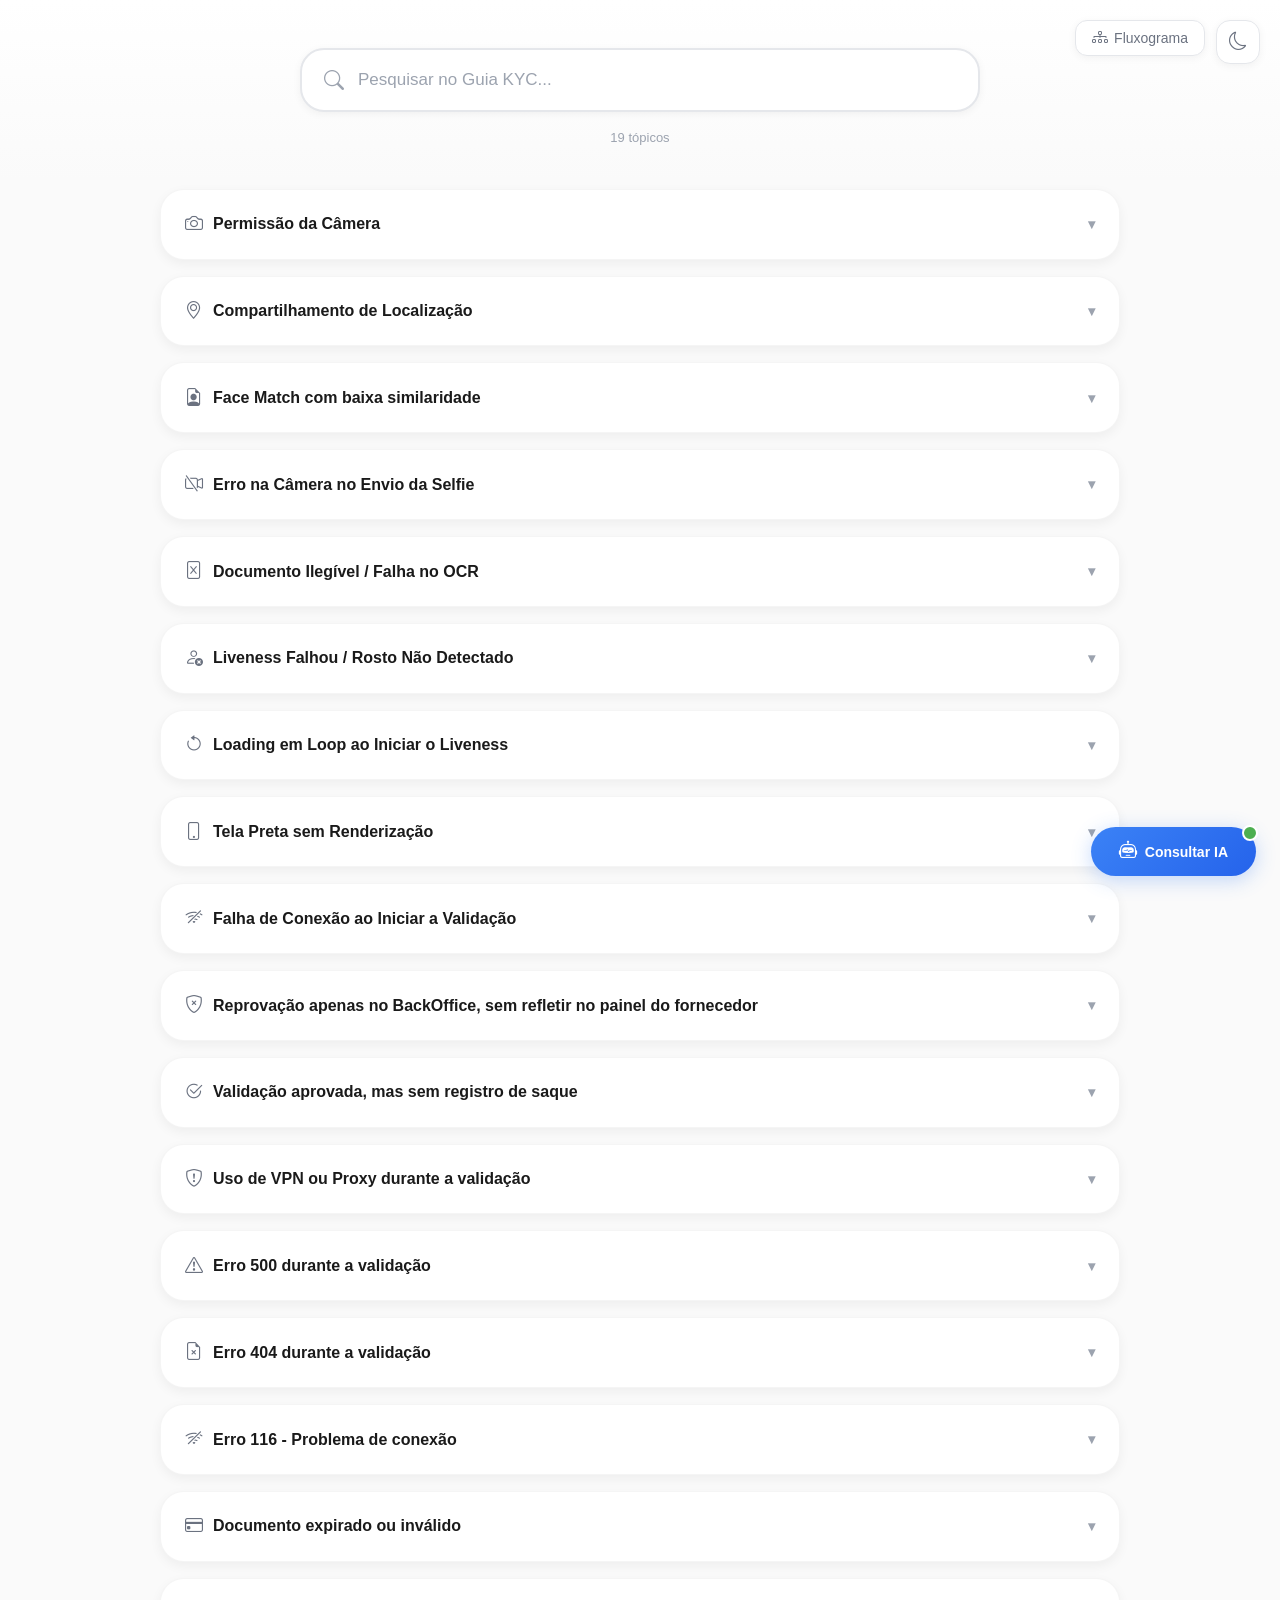
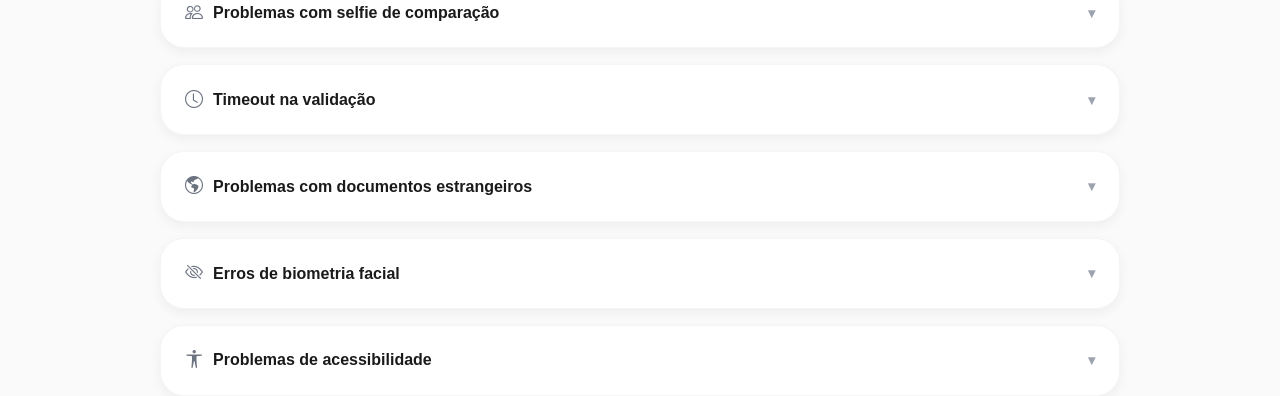
==== commit 09c036ab: "Add de pag para fluxugrama" ====
--- a/index.html
+++ b/index.html
@@ -9,11 +9,19 @@
     <link rel="stylesheet" href="assets/css/button.css">
     <link rel="stylesheet" href="https://cdn.jsdelivr.net/npm/bootstrap-icons@1.11.3/font/bootstrap-icons.css">
     <link rel="stylesheet" href="assets/css/ai-assistant.css">
+    <link rel="stylesheet" href="assets/css/flowchart.css">
 </head>
 <body>
 <div class="top-title">
+  <a href="index.html" class="home-button" id="homeButton" aria-label="Voltar ao Guia KYC" title="Voltar ao Guia KYC">
+    <i class="bi bi-house"></i>
+  </a>
   <button class="theme-toggle" id="themeToggle" aria-label="Alternar tema">
     <i class="bi bi-moon" id="themeIcon"></i>
+  </button>
+  <button class="flowchart-toggle" id="flowchartToggle" aria-label="Alternar para Fluxograma">
+    <i class="bi bi-diagram-3"></i>
+    <span>Fluxograma</span>
   </button>
   <div class="search-container">
     <div class="search-wrapper">
@@ -1054,7 +1062,7 @@
     <h3>Próximos passos</h3>
     <p>
       Caso o usuário acredite que houve erro na validação do documento (ex: documento válido rejeitado),
-      coletar evidências e encaminhar para análise manual da equipe de compliance.
+      coletar evidências e encaminhar para análise manual do provedor.
     </p>
   </div>
 </section>
@@ -1123,7 +1131,7 @@
 
     <h3>Próximos passos</h3>
     <p>
-      Após seguir todas as orientações, se o problema persistir, o caso deve ser encaminhado para análise manual de similaridade facial pela equipe de validação.
+      Após seguir todas as orientações, se o problema persistir, o caso deve ser encaminhado para análise manual do provedor.
     </p>
   </div>
 </section>
@@ -1189,7 +1197,7 @@
     <h3>Próximos passos</h3>
     <p>
       Se o timeout ocorrer repetidamente sem pausas do usuário, pode indicar problemas técnicos.
-      Nesses casos, coletar evidências e encaminhar para análise da equipe técnica.
+      Nesses casos, coletar evidências e encaminhar para análise do provedor.
     </p>
   </div>
 </section>
@@ -1254,8 +1262,8 @@
 
     <h3>Próximos passos</h3>
     <p>
-      Casos com documentos estrangeiros que apresentem erros persistentes devem ser encaminhados
-      para análise manual da equipe de compliance, que possui procedimentos específicos para estas situações.
+      Casos com documentos estrangeiros válidos que apresentem erros persistentes devem ser encaminhados
+      para análise manual.
     </p>
   </div>
 </section>
@@ -1323,7 +1331,7 @@
     <h3>Próximos passos</h3>
     <p>
       Se os erros persistirem após seguir todas as orientações, pode indicar necessidade de verificação manual
-      ou problemas técnicos específicos. Encaminhar para análise com detalhes do erro e tentativas realizadas.
+      ou problemas técnicos específicos.
     </p>
   </div>
 </section>
@@ -1388,8 +1396,7 @@
 
     <h3>Próximos passos</h3>
     <p>
-      Casos de usuários com deficiências que enfrentam barreiras significativas devem ser encaminhados
-      para a equipe de suporte, que pode oferecer alternativas ou procedimentos adaptados conforme necessário.
+      Casos de usuários com deficiências que enfrentam barreiras significativas, verificar fluxo correspondente.
     </p>
   </div>
 </section>
@@ -1407,5 +1414,28 @@
 
 </body>
 <script src="assets/js/ios.js"></script>
+<script src="assets/js/flowchart.js"></script>
 <script src="assets/js/ai-assistant.js"></script>
+<script>
+// Event listener for flowchart toggle button
+document.addEventListener('DOMContentLoaded', function() {
+  // Give the flowchart engine time to initialize
+  setTimeout(function() {
+    const flowchartToggle = document.getElementById('flowchartToggle');
+    
+    if (flowchartToggle) {
+      flowchartToggle.addEventListener('click', function() {
+        try {
+          const engine = window.getFlowchartEngine && window.getFlowchartEngine();
+          if (engine && engine.showThemeSelection) {
+            engine.showThemeSelection();
+          }
+        } catch (error) {
+          console.error('Error showing flowchart:', error);
+        }
+      });
+    }
+  }, 500);
+});
+</script>
 </html>
--- a/assets/css/base.css
+++ b/assets/css/base.css
@@ -403,4 +403,84 @@
 
 .theme-toggle i {
   font-size: 18px;
-}+}
+
+/* Flowchart Toggle Button */
+.flowchart-toggle {
+  position: fixed;
+  top: 20px;
+  right: 75px;
+  padding: 8px 16px;
+  border-radius: 12px;
+  background: var(--bg-card);
+  display: flex;
+  align-items: center;
+  justify-content: center;
+  gap: 6px;
+  color: var(--text-body);
+  cursor: pointer;
+  z-index: 1000;
+  box-shadow: 0 2px 8px var(--shadow-color);
+  border: 1px solid var(--border-color);
+  transition: all 0.2s ease;
+  font-size: 14px;
+  font-weight: 500;
+  font-family: -apple-system, BlinkMacSystemFont, 'Segoe UI', Roboto, sans-serif;
+}
+
+.flowchart-toggle:hover {
+  background: var(--bg-secondary);
+  color: var(--text-primary);
+  transform: translateY(-2px);
+  box-shadow: 0 4px 12px var(--shadow-hover);
+}
+
+.flowchart-toggle i {
+  font-size: 16px;
+}
+
+/* Home Button - Back to Guia KYC (visible only when topic is open) */
+.home-button {
+  position: fixed;
+  top: 20px;
+  left: 20px;
+  width: 44px;
+  height: 44px;
+  border-radius: 14px;
+  background: var(--bg-card);
+  display: none;
+  align-items: center;
+  justify-content: center;
+  color: var(--text-body);
+  cursor: pointer;
+  z-index: 1000;
+  box-shadow: 0 2px 8px var(--shadow-color);
+  border: 1px solid var(--border-color);
+  transition: all 0.2s ease;
+  text-decoration: none;
+}
+
+.home-button:hover {
+  background: var(--bg-secondary);
+  color: var(--text-primary);
+  transform: translateY(-2px);
+  box-shadow: 0 4px 12px var(--shadow-hover);
+}
+
+.home-button i {
+  font-size: 18px;
+}
+
+/* Home Button - Dark Mode */
+[data-theme="dark"] .home-button {
+  background: var(--bg-card);
+  border-color: var(--border-color);
+  color: var(--text-body);
+  box-shadow: 0 2px 8px var(--shadow-color);
+}
+
+[data-theme="dark"] .home-button:hover {
+  background: var(--bg-secondary);
+  color: var(--text-primary);
+  box-shadow: 0 4px 12px var(--shadow-hover);
+}
--- a/assets/css/button.css
+++ b/assets/css/button.css
@@ -129,40 +129,9 @@
 }
 
 /* ===============================
-   HOME BUTTON
-================================ */
-
-.home-button {
-  position: fixed;
-  top: 20px;
-  left: 20px;
-  width: 44px;
-  height: 44px;
-  border-radius: 14px;
-  background: #ffffff;
-  display: flex;
-  align-items: center;
-  justify-content: center;
-  color: #6b7280;
-  text-decoration: none;
-  z-index: 1000;
-  box-shadow: 0 2px 8px rgba(0, 0, 0, 0.06);
-  border: 1px solid #e5e7eb;
-  transition: all 0.2s ease;
-}
-
-.home-button:hover {
-  background: #f9fafb;
-  color: #374151;
-  transform: translateY(-2px);
-  box-shadow: 0 4px 12px rgba(0, 0, 0, 0.08);
-}
-
-.home-button i {
-  font-size: 18px;
-}
-
-/* Android Button variant */
+   ANDROID BUTTON (variant)
+================================ */
+
 .android-button {
   position: fixed;
   top: 20px;
@@ -170,27 +139,41 @@
   width: 44px;
   height: 44px;
   border-radius: 14px;
-  background: #ffffff;
+  background: var(--bg-card);
   display: flex;
   align-items: center;
   justify-content: center;
-  color: #6b7280;
+  color: var(--text-body);
   text-decoration: none;
   z-index: 1000;
-  box-shadow: 0 2px 8px rgba(0, 0, 0, 0.06);
-  border: 1px solid #e5e7eb;
+  box-shadow: 0 2px 8px var(--shadow-color);
+  border: 1px solid var(--border-color);
   transition: all 0.2s ease;
 }
 
 .android-button:hover {
-  background: #f9fafb;
-  color: #374151;
+  background: var(--bg-secondary);
+  color: var(--text-primary);
   transform: translateY(-2px);
-  box-shadow: 0 4px 12px rgba(0, 0, 0, 0.08);
+  box-shadow: 0 4px 12px var(--shadow-hover);
 }
 
 .android-button i {
   font-size: 18px;
+}
+
+/* Android Button - Dark Mode */
+[data-theme="dark"] .android-button {
+  background: var(--bg-card);
+  border-color: var(--border-color);
+  color: var(--text-body);
+  box-shadow: 0 2px 8px var(--shadow-color);
+}
+
+[data-theme="dark"] .android-button:hover {
+  background: var(--bg-secondary);
+  color: var(--text-primary);
+  box-shadow: 0 4px 12px var(--shadow-hover);
 }
 
 /* ===============================
--- a/assets/css/flowchart.css
+++ b/assets/css/flowchart.css
@@ -0,0 +1,1019 @@
+/* ============================================================================
+   INTERACTIVE KNOWLEDGE CENTER - Flowchart & Decision Tree Styles
+   Inspired by Linear, Notion, and Miro - Dark Mode First
+   ============================================================================ */
+
+/* ============================================================================
+   CSS VARIABLES - Dark Mode (Primary)
+   ============================================================================ */
+:root {
+  /* Background layers */
+  --fc-bg-primary: #0f0f0f;
+  --fc-bg-secondary: #1a1a1a;
+  --fc-bg-card: #1e1e1e;
+  --fc-bg-node: #252525;
+  --fc-bg-node-hover: #2a2a2a;
+  --fc-bg-panel: #181818;
+  
+  /* Text colors */
+  --fc-text-primary: #e5e5e5;
+  --fc-text-secondary: #a3a3a3;
+  --fc-text-muted: #737373;
+  --fc-text-accent: #60a5fa;
+  
+  /* Border colors */
+  --fc-border: #333333;
+  --fc-border-light: rgba(255, 255, 255, 0.06);
+  --fc-border-accent: rgba(96, 165, 250, 0.3);
+  
+  /* Accent colors */
+  --fc-accent: #60a5fa;
+  --fc-accent-hover: #93c5fd;
+  --fc-accent-glow: rgba(96, 165, 250, 0.15);
+  --fc-accent-light: rgba(96, 165, 250, 0.08);
+  
+  /* Status colors */
+  --fc-success: #4ade80;
+  --fc-success-bg: rgba(74, 222, 128, 0.1);
+  --fc-warning: #fbbf24;
+  --fc-warning-bg: rgba(251, 191, 36, 0.1);
+  --fc-error: #f87171;
+  --fc-error-bg: rgba(248, 113, 113, 0.1);
+  --fc-info: #60a5fa;
+  --fc-info-bg: rgba(96, 165, 250, 0.1);
+  
+  /* Node type colors */
+  --fc-node-start: #60a5fa;
+  --fc-node-question: #a78bfa;
+  --fc-node-action: #34d399;
+  --fc-node-decision: #fbbf24;
+  --fc-node-end: #f87171;
+  --fc-node-info: #60a5fa;
+  
+  /* Shadows */
+  --fc-shadow-sm: 0 1px 3px rgba(0, 0, 0, 0.3);
+  --fc-shadow-md: 0 4px 12px rgba(0, 0, 0, 0.4);
+  --fc-shadow-lg: 0 8px 24px rgba(0, 0, 0, 0.5);
+  --fc-shadow-glow: 0 0 20px rgba(96, 165, 250, 0.15);
+  
+  /* Transitions */
+  --fc-transition: all 0.25s cubic-bezier(0.4, 0, 0.2, 1);
+  
+  /* Spacing */
+  --fc-node-width: 220px;
+  --fc-node-height: 100px;
+  --fc-h-gap: 80px;
+  --fc-v-gap: 60px;
+}
+
+/* Light mode overrides */
+[data-theme="light"] {
+  --fc-bg-primary: #fafafa;
+  --fc-bg-secondary: #ffffff;
+  --fc-bg-card: #ffffff;
+  --fc-bg-node: #f3f4f6;
+  --fc-bg-node-hover: #e5e7eb;
+  --fc-bg-panel: #f9fafb;
+  
+  --fc-text-primary: #1a1a1a;
+  --fc-text-secondary: #4b5563;
+  --fc-text-muted: #9ca3af;
+  --fc-text-accent: #2563eb;
+  
+  --fc-border: #e5e7eb;
+  --fc-border-light: rgba(0, 0, 0, 0.04);
+  --fc-border-accent: rgba(37, 99, 235, 0.3);
+  
+  --fc-accent: #2563eb;
+  --fc-accent-hover: #1d4ed8;
+  --fc-accent-glow: rgba(37, 99, 235, 0.15);
+  --fc-accent-light: rgba(37, 99, 235, 0.08);
+  
+  --fc-shadow-sm: 0 1px 3px rgba(0, 0, 0, 0.08);
+  --fc-shadow-md: 0 4px 12px rgba(0, 0, 0, 0.1);
+  --fc-shadow-lg: 0 8px 24px rgba(0, 0, 0, 0.15);
+  --fc-shadow-glow: 0 0 20px rgba(37, 99, 235, 0.1);
+}
+
+/* ============================================================================
+   MAIN CONTAINER
+   ============================================================================ */
+
+.flowchart-container {
+  display: none;
+  position: fixed;
+  top: 0;
+  left: 0;
+  right: 0;
+  bottom: 0;
+  background: var(--fc-bg-primary);
+  z-index: 999;
+  overflow: hidden;
+}
+
+.flowchart-container.active {
+  display: flex;
+  flex-direction: column;
+}
+
+/* Ensure flowchart view takes full available space */
+.flowchart-view {
+  display: flex;
+  flex-direction: column;
+  height: 100vh;
+  width: 100vw;
+  overflow: hidden;
+}
+
+/* Canvas takes all remaining space after header and breadcrumbs */
+.flowchart-canvas {
+  flex: 1;
+  position: relative;
+  overflow: hidden;
+  cursor: grab;
+  min-height: 0; /* Important for flex children */
+}
+
+/* ============================================================================
+   FLOWCHART HEADER
+   ============================================================================ */
+
+.flowchart-header {
+  display: flex;
+  align-items: center;
+  justify-content: space-between;
+  padding: 16px 24px;
+  background: var(--fc-bg-secondary);
+  border-bottom: 1px solid var(--fc-border);
+  flex-shrink: 0;
+  z-index: 10;
+}
+
+.flowchart-header-left {
+  display: flex;
+  align-items: center;
+  gap: 16px;
+}
+
+.flowchart-back-btn {
+  display: flex;
+  align-items: center;
+  gap: 8px;
+  padding: 8px 12px;
+  background: transparent;
+  border: 1px solid var(--fc-border);
+  border-radius: 10px;
+  color: var(--fc-text-secondary);
+  font-size: 14px;
+  cursor: pointer;
+  transition: var(--fc-transition);
+}
+
+.flowchart-back-btn:hover {
+  background: var(--fc-bg-node);
+  color: var(--fc-text-primary);
+  border-color: var(--fc-border-accent);
+}
+
+.flowchart-back-btn i {
+  font-size: 16px;
+}
+
+.flowchart-title {
+  font-size: 18px;
+  font-weight: 600;
+  color: var(--fc-text-primary);
+  margin: 0;
+}
+
+.flowchart-header-right {
+  display: flex;
+  align-items: center;
+  gap: 12px;
+}
+
+.flowchart-actions {
+  display: flex;
+  gap: 8px;
+}
+
+.flowchart-action-btn {
+  display: flex;
+  align-items: center;
+  justify-content: center;
+  width: 36px;
+  height: 36px;
+  background: transparent;
+  border: 1px solid var(--fc-border);
+  border-radius: 10px;
+  color: var(--fc-text-secondary);
+  cursor: pointer;
+  transition: var(--fc-transition);
+}
+
+.flowchart-action-btn:hover {
+  background: var(--fc-bg-node);
+  color: var(--fc-text-primary);
+  border-color: var(--fc-border-accent);
+}
+
+.flowchart-action-btn.active {
+  background: var(--fc-accent-light);
+  color: var(--fc-accent);
+  border-color: var(--fc-border-accent);
+}
+
+/* ============================================================================
+   BREADCRUMBS
+   ============================================================================ */
+
+.flowchart-breadcrumbs {
+  display: flex;
+  align-items: center;
+  padding: 12px 24px;
+  background: var(--fc-bg-panel);
+  border-bottom: 1px solid var(--fc-border-light);
+  flex-shrink: 0;
+  overflow-x: auto;
+}
+
+.breadcrumb-list {
+  display: flex;
+  align-items: center;
+  gap: 8px;
+  list-style: none;
+  margin: 0;
+  padding: 0;
+  white-space: nowrap;
+}
+
+.breadcrumb-item {
+  display: flex;
+  align-items: center;
+  gap: 8px;
+}
+
+.breadcrumb-item:not(:last-child)::after {
+  content: '›';
+  color: var(--fc-text-muted);
+  font-size: 14px;
+}
+
+.breadcrumb-link {
+  padding: 4px 10px;
+  background: transparent;
+  border: none;
+  border-radius: 6px;
+  color: var(--fc-text-muted);
+  font-size: 13px;
+  cursor: pointer;
+  transition: var(--fc-transition);
+}
+
+.breadcrumb-link:hover {
+  background: var(--fc-bg-node);
+  color: var(--fc-text-primary);
+}
+
+.breadcrumb-link.active {
+  background: var(--fc-accent-light);
+  color: var(--fc-accent);
+  font-weight: 500;
+}
+
+.breadcrumb-link.current {
+  color: var(--fc-text-primary);
+  font-weight: 500;
+}
+
+.flowchart-canvas:active {
+  cursor: grabbing;
+}
+
+.flowchart-canvas-inner {
+  position: absolute;
+  top: 0;
+  left: 0;
+  /* Width and height are set dynamically via JavaScript */
+  transform-origin: 0 0;
+  will-change: transform;
+}
+
+/* Grid background */
+.flowchart-grid {
+  position: absolute;
+  top: 0;
+  left: 0;
+  right: 0;
+  bottom: 0;
+  background-image: 
+    linear-gradient(var(--fc-border-light) 1px, transparent 1px),
+    linear-gradient(90deg, var(--fc-border-light) 1px, transparent 1px);
+  background-size: 40px 40px;
+  pointer-events: none;
+}
+
+/* SVG connections layer */
+.flowchart-connections {
+  position: absolute;
+  top: 0;
+  left: 0;
+  width: 100%;
+  height: 100%;
+  pointer-events: none;
+  z-index: 1;
+}
+
+.flowchart-connections path {
+  fill: none;
+  stroke: var(--fc-border);
+  stroke-width: 2;
+  transition: var(--fc-transition);
+}
+
+.flowchart-connections path.active {
+  stroke: var(--fc-accent);
+  stroke-width: 2.5;
+  filter: drop-shadow(0 0 4px var(--fc-accent-glow));
+}
+
+.flowchart-connections path.traversed {
+  stroke: var(--fc-accent);
+  stroke-opacity: 0.4;
+}
+
+/* ============================================================================
+   FLOWCHART NODES
+   ============================================================================ */
+
+.flowchart-nodes {
+  position: relative;
+  z-index: 2;
+}
+
+.fc-node {
+  position: absolute;
+  width: var(--fc-node-width);
+  min-height: var(--fc-node-height);
+  background: var(--fc-bg-node);
+  border: 1px solid var(--fc-border);
+  border-radius: 14px;
+  padding: 16px;
+  cursor: pointer;
+  transition: var(--fc-transition);
+  user-select: none;
+}
+
+.fc-node:hover {
+  background: var(--fc-bg-node-hover);
+  border-color: var(--fc-border-accent);
+  box-shadow: var(--fc-shadow-md), var(--fc-shadow-glow);
+  transform: translateY(-2px);
+}
+
+.fc-node.active {
+  border-color: var(--fc-accent);
+  box-shadow: var(--fc-shadow-lg), var(--fc-shadow-glow);
+}
+
+.fc-node.visited {
+  border-color: var(--fc-accent);
+  border-opacity: 0.3;
+}
+
+/* Node types */
+.fc-node--start {
+  border-left: 4px solid var(--fc-node-start);
+}
+
+.fc-node--question {
+  border-left: 4px solid var(--fc-node-question);
+}
+
+.fc-node--action {
+  border-left: 4px solid var(--fc-node-action);
+}
+
+.fc-node--decision {
+  border-left: 4px solid var(--fc-node-decision);
+}
+
+.fc-node--end {
+  border-left: 4px solid var(--fc-node-end);
+}
+
+.fc-node--info {
+  border-left: 4px solid var(--fc-node-info);
+}
+
+/* Node header */
+.fc-node-header {
+  display: flex;
+  align-items: center;
+  gap: 10px;
+  margin-bottom: 10px;
+}
+
+.fc-node-icon {
+  width: 32px;
+  height: 32px;
+  border-radius: 8px;
+  display: flex;
+  align-items: center;
+  justify-content: center;
+  font-size: 16px;
+  flex-shrink: 0;
+}
+
+.fc-node--start .fc-node-icon {
+  background: rgba(96, 165, 250, 0.15);
+  color: var(--fc-node-start);
+}
+
+.fc-node--question .fc-node-icon {
+  background: rgba(167, 139, 250, 0.15);
+  color: var(--fc-node-question);
+}
+
+.fc-node--action .fc-node-icon {
+  background: rgba(52, 211, 153, 0.15);
+  color: var(--fc-node-action);
+}
+
+.fc-node--decision .fc-node-icon {
+  background: rgba(251, 191, 36, 0.15);
+  color: var(--fc-node-decision);
+}
+
+.fc-node--end .fc-node-icon {
+  background: rgba(248, 113, 113, 0.15);
+  color: var(--fc-node-end);
+}
+
+.fc-node--info .fc-node-icon {
+  background: rgba(96, 165, 250, 0.15);
+  color: var(--fc-node-info);
+}
+
+.fc-node-title {
+  font-size: 14px;
+  font-weight: 600;
+  color: var(--fc-text-primary);
+  line-height: 1.3;
+}
+
+/* Node body */
+.fc-node-body {
+  font-size: 13px;
+  color: var(--fc-text-secondary);
+  line-height: 1.5;
+}
+
+/* Node footer with actions */
+.fc-node-footer {
+  display: flex;
+  flex-wrap: wrap;
+  gap: 6px;
+  margin-top: 12px;
+  padding-top: 12px;
+  border-top: 1px solid var(--fc-border-light);
+}
+
+.fc-node-action-btn {
+  padding: 6px 12px;
+  background: var(--fc-bg-card);
+  border: 1px solid var(--fc-border);
+  border-radius: 8px;
+  color: var(--fc-text-secondary);
+  font-size: 12px;
+  cursor: pointer;
+  transition: var(--fc-transition);
+  display: flex;
+  align-items: center;
+  gap: 4px;
+}
+
+.fc-node-action-btn:hover {
+  background: var(--fc-accent-light);
+  border-color: var(--fc-border-accent);
+  color: var(--fc-accent);
+}
+
+.fc-node-action-btn--primary {
+  background: var(--fc-accent);
+  border-color: var(--fc-accent);
+  color: white;
+}
+
+.fc-node-action-btn--primary:hover {
+  background: var(--fc-accent-hover);
+}
+
+/* ============================================================================
+   THEME SELECTION SCREEN
+   ============================================================================ */
+
+.theme-selection {
+  display: flex;
+  flex-direction: column;
+  height: 100%;
+  overflow: hidden;
+  position: relative;
+}
+
+/* Home button - returns to main page */
+.fc-home-btn {
+  position: absolute;
+  top: 20px;
+  left: 20px;
+  width: 44px;
+  height: 44px;
+  background: var(--fc-bg-card);
+  border: 1px solid var(--fc-border);
+  border-radius: 12px;
+  color: var(--fc-text-secondary);
+  font-size: 20px;
+  cursor: pointer;
+  transition: var(--fc-transition);
+  display: flex;
+  align-items: center;
+  justify-content: center;
+  z-index: 10;
+}
+
+.fc-home-btn:hover {
+  background: var(--fc-accent-light);
+  border-color: var(--fc-border-accent);
+  color: var(--fc-accent);
+  transform: translateY(-2px);
+  box-shadow: var(--fc-shadow-md);
+}
+
+.fc-home-btn:active {
+  transform: translateY(0);
+}
+
+.theme-selection-header {
+  padding: 32px 24px 24px;
+  text-align: center;
+  flex-shrink: 0;
+}
+
+.theme-selection-title {
+  font-size: 28px;
+  font-weight: 700;
+  color: var(--fc-text-primary);
+  margin: 0 0 8px;
+}
+
+.theme-selection-subtitle {
+  font-size: 15px;
+  color: var(--fc-text-muted);
+  margin: 0;
+}
+
+/* Theme search */
+.theme-search-container {
+  padding: 0 24px 24px;
+  flex-shrink: 0;
+}
+
+.theme-search {
+  width: 100%;
+  max-width: 500px;
+  margin: 0 auto;
+  position: relative;
+}
+
+.theme-search input {
+  width: 100%;
+  padding: 14px 20px 14px 48px;
+  background: var(--fc-bg-node);
+  border: 1px solid var(--fc-border);
+  border-radius: 14px;
+  color: var(--fc-text-primary);
+  font-size: 15px;
+  transition: var(--fc-transition);
+}
+
+.theme-search input:focus {
+  outline: none;
+  border-color: var(--fc-accent);
+  box-shadow: 0 0 0 4px var(--fc-accent-light);
+}
+
+.theme-search input::placeholder {
+  color: var(--fc-text-muted);
+}
+
+.theme-search i {
+  position: absolute;
+  left: 16px;
+  top: 50%;
+  transform: translateY(-50%);
+  color: var(--fc-text-muted);
+}
+
+/* Category filters */
+.theme-filters {
+  display: flex;
+  gap: 8px;
+  padding: 0 24px 16px;
+  flex-wrap: wrap;
+  justify-content: center;
+  flex-shrink: 0;
+}
+
+.theme-filter-btn {
+  padding: 8px 16px;
+  background: transparent;
+  border: 1px solid var(--fc-border);
+  border-radius: 20px;
+  color: var(--fc-text-secondary);
+  font-size: 13px;
+  cursor: pointer;
+  transition: var(--fc-transition);
+}
+
+.theme-filter-btn:hover {
+  background: var(--fc-bg-node);
+  border-color: var(--fc-border-accent);
+}
+
+.theme-filter-btn.active {
+  background: var(--fc-accent-light);
+  border-color: var(--fc-accent);
+  color: var(--fc-accent);
+}
+
+/* Theme cards grid */
+.theme-cards-container {
+  flex: 1;
+  overflow-y: auto;
+  padding: 0 24px 32px;
+}
+
+.theme-cards-grid {
+  display: grid;
+  grid-template-columns: repeat(auto-fill, minmax(280px, 1fr));
+  gap: 16px;
+  max-width: 1200px;
+  margin: 0 auto;
+}
+
+.theme-card {
+  background: var(--fc-bg-card);
+  border: 1px solid var(--fc-border);
+  border-radius: 16px;
+  padding: 20px;
+  cursor: pointer;
+  transition: var(--fc-transition);
+  display: flex;
+  flex-direction: column;
+  gap: 12px;
+}
+
+.theme-card:hover {
+  border-color: var(--fc-accent);
+  box-shadow: var(--fc-shadow-md), var(--fc-shadow-glow);
+  transform: translateY(-4px);
+}
+
+.theme-card-header {
+  display: flex;
+  align-items: center;
+  gap: 14px;
+}
+
+.theme-card-icon {
+  width: 48px;
+  height: 48px;
+  border-radius: 12px;
+  display: flex;
+  align-items: center;
+  justify-content: center;
+  font-size: 24px;
+  background: var(--fc-accent-light);
+  color: var(--fc-accent);
+  flex-shrink: 0;
+}
+
+.theme-card-info {
+  flex: 1;
+  min-width: 0;
+}
+
+.theme-card-title {
+  font-size: 16px;
+  font-weight: 600;
+  color: var(--fc-text-primary);
+  margin: 0 0 4px;
+  white-space: nowrap;
+  overflow: hidden;
+  text-overflow: ellipsis;
+}
+
+.theme-card-count {
+  font-size: 12px;
+  color: var(--fc-text-muted);
+}
+
+.theme-card-description {
+  font-size: 13px;
+  color: var(--fc-text-secondary);
+  line-height: 1.5;
+  margin: 0;
+  display: -webkit-box;
+  -webkit-line-clamp: 2;
+  line-clamp: 2;
+  -webkit-box-orient: vertical;
+  overflow: hidden;
+}
+
+.theme-card-tags {
+  display: flex;
+  flex-wrap: wrap;
+  gap: 6px;
+}
+
+.theme-card-tag {
+  padding: 3px 8px;
+  background: var(--fc-bg-node);
+  border-radius: 6px;
+  font-size: 11px;
+  color: var(--fc-text-muted);
+}
+
+/* ============================================================================
+   SIDE PANEL (Node Details)
+   ============================================================================ */
+
+.flowchart-side-panel {
+  position: fixed;
+  top: 0;
+  right: -400px;
+  width: 400px;
+  height: 100%;
+  background: var(--fc-bg-secondary);
+  border-left: 1px solid var(--fc-border);
+  z-index: 100;
+  transition: right 0.3s cubic-bezier(0.4, 0, 0.2, 1);
+  display: flex;
+  flex-direction: column;
+  box-shadow: var(--fc-shadow-lg);
+}
+
+.flowchart-side-panel.open {
+  right: 0;
+}
+
+.side-panel-header {
+  display: flex;
+  align-items: center;
+  justify-content: space-between;
+  padding: 20px;
+  border-bottom: 1px solid var(--fc-border);
+  flex-shrink: 0;
+}
+
+.side-panel-title {
+  font-size: 16px;
+  font-weight: 600;
+  color: var(--fc-text-primary);
+  margin: 0;
+}
+
+.side-panel-close {
+  width: 32px;
+  height: 32px;
+  background: transparent;
+  border: 1px solid var(--fc-border);
+  border-radius: 8px;
+  color: var(--fc-text-secondary);
+  cursor: pointer;
+  display: flex;
+  align-items: center;
+  justify-content: center;
+  transition: var(--fc-transition);
+}
+
+.side-panel-close:hover {
+  background: var(--fc-bg-node);
+  color: var(--fc-text-primary);
+}
+
+.side-panel-content {
+  flex: 1;
+  overflow-y: auto;
+  padding: 20px;
+}
+
+.side-panel-section {
+  margin-bottom: 24px;
+}
+
+.side-panel-section-title {
+  font-size: 12px;
+  font-weight: 600;
+  color: var(--fc-text-muted);
+  text-transform: uppercase;
+  letter-spacing: 0.05em;
+  margin: 0 0 12px;
+}
+
+.side-panel-section-content {
+  font-size: 14px;
+  color: var(--fc-text-secondary);
+  line-height: 1.6;
+}
+
+.side-panel-section-content ul {
+  padding-left: 18px;
+  margin: 0;
+}
+
+.side-panel-section-content li {
+  margin-bottom: 6px;
+}
+
+/* ============================================================================
+   ZOOM CONTROLS
+   ============================================================================ */
+
+.zoom-controls {
+  position: fixed;
+  bottom: 24px;
+  right: 24px;
+  display: flex;
+  flex-direction: column;
+  gap: 4px;
+  background: var(--fc-bg-card);
+  border: 1px solid var(--fc-border);
+  border-radius: 12px;
+  padding: 6px;
+  z-index: 50;
+  box-shadow: var(--fc-shadow-md);
+}
+
+.zoom-btn {
+  width: 36px;
+  height: 36px;
+  background: transparent;
+  border: none;
+  border-radius: 8px;
+  color: var(--fc-text-secondary);
+  cursor: pointer;
+  display: flex;
+  align-items: center;
+  justify-content: center;
+  transition: var(--fc-transition);
+  font-size: 16px;
+}
+
+.zoom-btn:hover {
+  background: var(--fc-bg-node);
+  color: var(--fc-text-primary);
+}
+
+.zoom-separator {
+  height: 1px;
+  background: var(--fc-border);
+  margin: 4px 0;
+}
+
+.zoom-level {
+  font-size: 12px;
+  color: var(--fc-text-muted);
+  text-align: center;
+  padding: 4px;
+}
+
+/* ============================================================================
+   MINI MAP
+   ============================================================================ */
+
+.mini-map {
+  position: fixed;
+  bottom: 24px;
+  left: 24px;
+  width: 180px;
+  height: 120px;
+  background: var(--fc-bg-card);
+  border: 1px solid var(--fc-border);
+  border-radius: 12px;
+  z-index: 50;
+  box-shadow: var(--fc-shadow-md);
+  overflow: hidden;
+}
+
+.mini-map-viewport {
+  position: absolute;
+  border: 2px solid var(--fc-accent);
+  background: var(--fc-accent-light);
+  cursor: move;
+}
+
+/* ============================================================================
+   NO RESULTS
+   ============================================================================ */
+
+.no-themes-found {
+  text-align: center;
+  padding: 64px 24px;
+  color: var(--fc-text-muted);
+}
+
+.no-themes-found-icon {
+  font-size: 48px;
+  margin-bottom: 16px;
+  opacity: 0.5;
+}
+
+.no-themes-found p {
+  font-size: 15px;
+  margin: 0;
+}
+
+/* ============================================================================
+   RESPONSIVE
+   ============================================================================ */
+
+@media (max-width: 768px) {
+  .flowchart-header {
+    padding: 12px 16px;
+  }
+  
+  .flowchart-title {
+    font-size: 16px;
+  }
+  
+  .theme-selection-title {
+    font-size: 24px;
+  }
+  
+  .theme-cards-grid {
+    grid-template-columns: 1fr;
+  }
+  
+  .flowchart-side-panel {
+    width: 100%;
+    right: -100%;
+  }
+  
+  .mini-map {
+    display: none;
+  }
+  
+  :root {
+    --fc-node-width: 180px;
+    --fc-h-gap: 40px;
+    --fc-v-gap: 40px;
+  }
+}
+
+/* ============================================================================
+   ANIMATIONS
+   ============================================================================ */
+
+@keyframes nodeAppear {
+  from {
+    opacity: 0;
+    transform: scale(0.8) translateY(20px);
+  }
+  to {
+    opacity: 1;
+    transform: scale(1) translateY(0);
+  }
+}
+
+.fc-node.animate-in {
+  animation: nodeAppear 0.4s cubic-bezier(0.4, 0, 0.2, 1) forwards;
+}
+
+@keyframes pulseGlow {
+  0%, 100% {
+    box-shadow: var(--fc-shadow-md), var(--fc-shadow-glow);
+  }
+  50% {
+    box-shadow: var(--fc-shadow-md), 0 0 30px var(--fc-accent-glow);
+  }
+}
+
+.fc-node.active {
+  animation: pulseGlow 2s ease-in-out infinite;
+}
+
+/* Connection line animation */
+@keyframes flowAnimation {
+  from {
+    stroke-dashoffset: 1000;
+  }
+  to {
+    stroke-dashoffset: 0;
+  }
+}
+
+.flowchart-connections path.animating {
+  stroke-dasharray: 10 5;
+  animation: flowAnimation 1s linear infinite;
+}
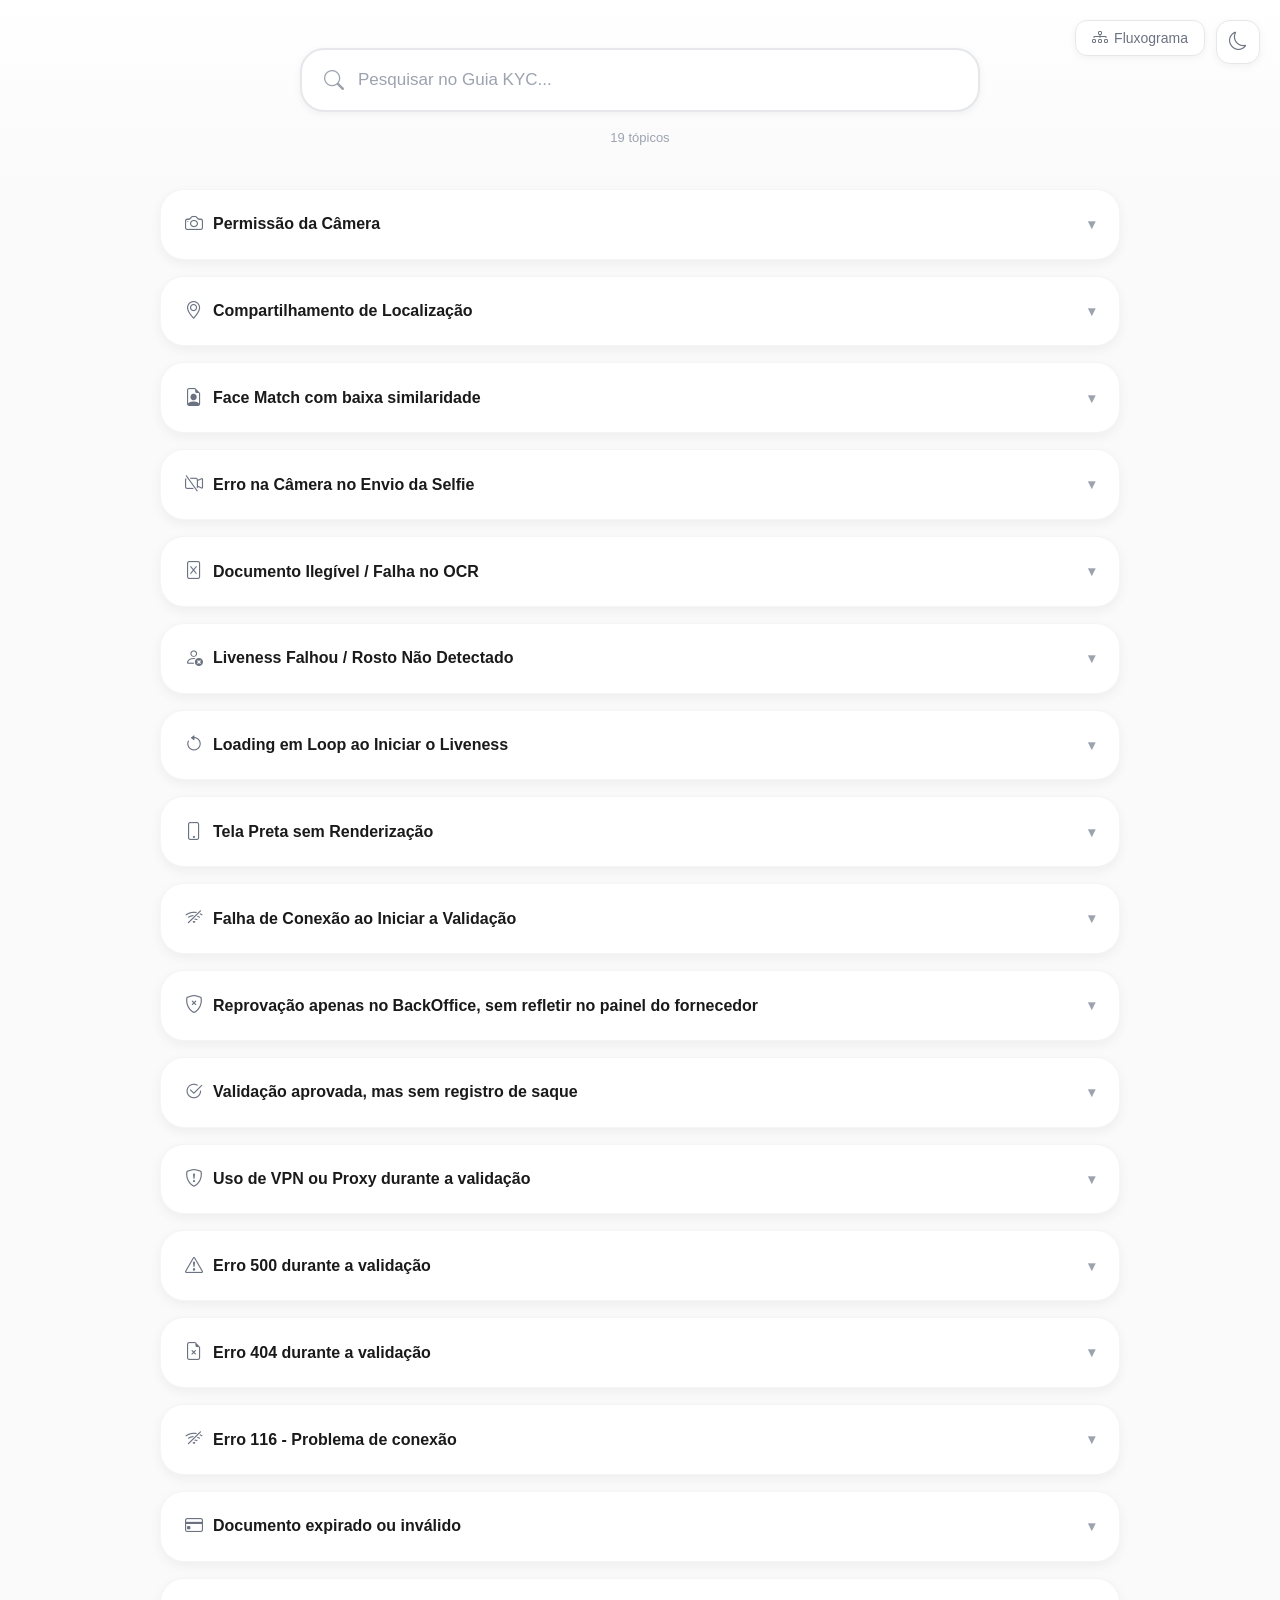
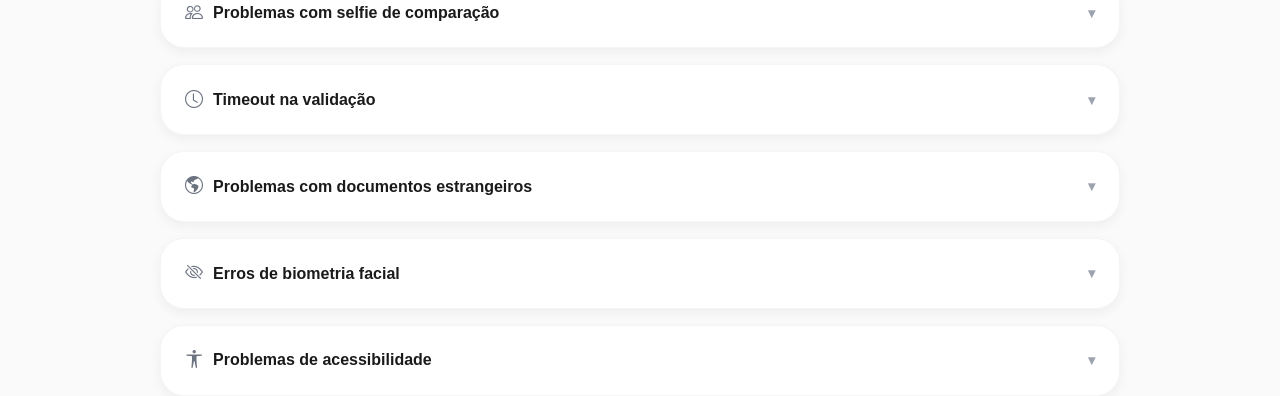
==== commit 922ef132: "Desativação do chat ai e ajustes do comportamento do botão 'home"" ====
--- a/index.html
+++ b/index.html
@@ -8,7 +8,8 @@
     <link rel="stylesheet" href="assets/css/android.css">
     <link rel="stylesheet" href="assets/css/button.css">
     <link rel="stylesheet" href="https://cdn.jsdelivr.net/npm/bootstrap-icons@1.11.3/font/bootstrap-icons.css">
-    <link rel="stylesheet" href="assets/css/ai-assistant.css">
+    <!-- Chat de IA desativado temporariamente para redução de custos -->
+    <!-- <link rel="stylesheet" href="assets/css/ai-assistant.css"> -->
     <link rel="stylesheet" href="assets/css/flowchart.css">
 </head>
 <body>
@@ -1415,7 +1416,8 @@
 </body>
 <script src="assets/js/ios.js"></script>
 <script src="assets/js/flowchart.js"></script>
-<script src="assets/js/ai-assistant.js"></script>
+<!-- Chat de IA desativado temporariamente para redução de custos -->
+<!-- <script src="assets/js/ai-assistant.js"></script> -->
 <script>
 // Event listener for flowchart toggle button
 document.addEventListener('DOMContentLoaded', function() {
--- a/assets/css/ai-assistant.css
+++ b/assets/css/ai-assistant.css
@@ -16,7 +16,7 @@
   box-shadow: 0 4px 20px rgba(59, 130, 246, 0.3);
   z-index: 1000;
   transition: all 0.3s cubic-bezier(0.4, 0, 0.2, 1);
-  display: flex;
+  display: none; /* Escondido por padrão - só aparece via atalho Ctrl+Alt+C */
   align-items: center;
   gap: 8px;
   font-family: -apple-system, BlinkMacSystemFont, 'Segoe UI', Roboto, sans-serif;
@@ -83,6 +83,11 @@
   font-family: -apple-system, BlinkMacSystemFont, 'Segoe UI', Roboto, sans-serif;
 }
 
+/* Quando aberto, garantir que o chat fique acima do fluxograma (z-index 999) */
+.ai-chat-modal.open {
+  z-index: 1100 !important;
+}
+
 .ai-chat-modal.open {
   transform: translateY(0) scale(1);
   opacity: 1;
@@ -451,6 +456,7 @@
 .ai-chat-overlay.visible {
   opacity: 1;
   pointer-events: all;
+  z-index: 1050 !important; /* Acima do fluxograma (z-index 999) */
 }
 
 /* Responsividade */
@@ -475,7 +481,8 @@
   }
 }
 
-/* Animação de entrada do botão */
+/* Animação de entrada do botão - desativada pois botão fica escondido */
+/* 
 .ai-assistant-btn {
   animation: buttonEntrance 0.5s ease;
 }
@@ -489,4 +496,5 @@
     opacity: 1;
     transform: translateY(0);
   }
-}+}
+*/
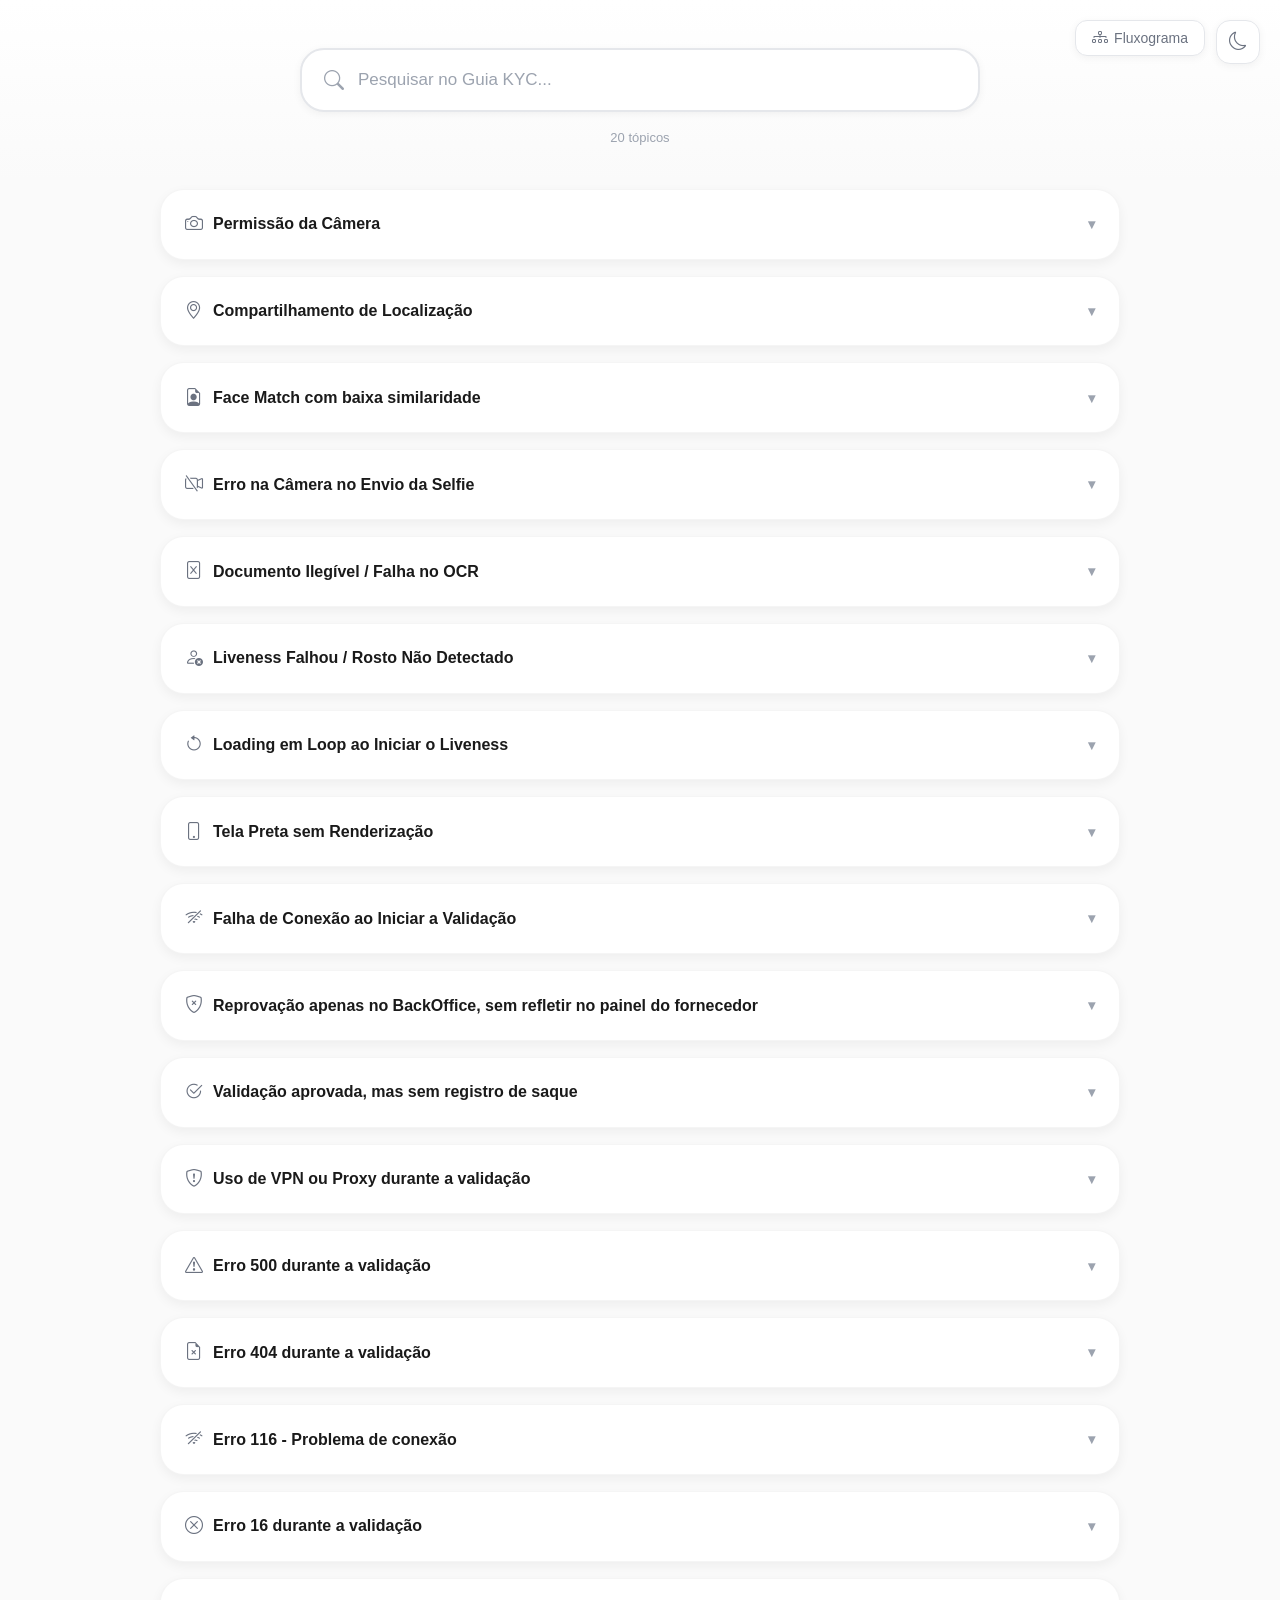
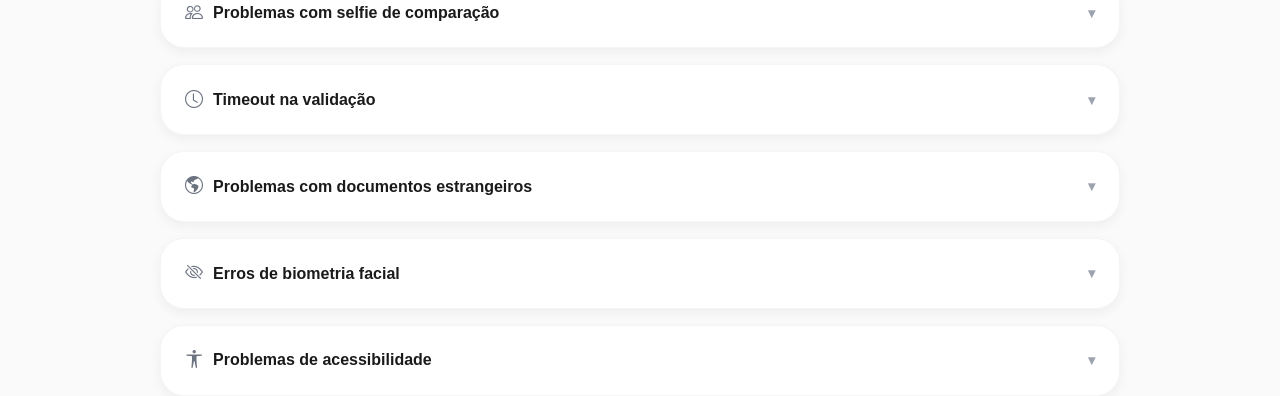
==== commit c50771cd: "adicionado tema sobre erro 16" ====
--- a/index.html
+++ b/index.html
@@ -39,7 +39,7 @@
         <i class="bi bi-x-lg"></i>
       </button>
     </div>
-    <div class="search-info">19 tópicos</div>
+    <div class="search-info">20 tópicos</div>
   </div>
 </div>
 <main class="content">
@@ -1003,51 +1003,61 @@
 </section>
 
 <section class="topic-card" data-section>
-  <h2 class="topic-toggle"><span><i class="bi bi-credit-card"></i> Documento expirado ou inválido</span></h2>
-  <div class="topic-body">
-    <p class="intro">
-      O sistema rejeita o documento enviado por estar expirado, ser inválido ou não ser aceito no processo de validação KYC.
-    </p>
-
-    <h3>🔎 Como identificar</h3>
-    <ul>
-      <li>Mensagem indicando "Documento expirado" ou "Documento inválido".</li>
-      <li>Rejeição automática após envio da foto do documento.</li>
-      <li>Validação não avança após etapa de documento.</li>
-      <li>Mensagem específica sobre data de validade.</li>
-      <li>Indicação de que o tipo de documento não é aceito.</li>
+  <h2 class="topic-toggle"><span><i class="bi bi-x-circle"></i> Erro 16 durante a validação</span></h2>
+  <div class="topic-body">
+    <p class="intro">
+      O usuário recebe o erro 16 ao tentar iniciar ou prosseguir com a validação de identidade.
+    </p>
+
+    <h3>🔎 Como identificar</h3>
+    <ul>
+      <li>Mensagem contendo "Erro 16" ou "Access Denied".</li>
+      <li>A validação não inicia corretamente.</li>
+      <li>O erro ocorre logo após abrir o fluxo.</li>
+      <li>Bloqueio antes da captura de documentos ou selfie.</li>
     </ul>
 
     <h3>🧭 Orientação geral ao usuário</h3>
     <p>
-      É necessário utilizar um documento válido e dentro do prazo de validade para concluir a validação.
-    </p>
-
-    <div class="platform-tabs">
+      O erro 16 está normalmente relacionado ao ambiente do usuário, podendo estar associado à rede utilizada, configurações do dispositivo, permissões do navegador ou interferências de aplicativos de terceiros.
+    </p>
+
+    <div class="platform-tabs">
+
+      <div class="tabs-header">
+        <button class="tab-btn active" data-tab="android">
+          <i class="bi bi-android2"></i> Android
+        </button>
+        <button class="tab-btn" data-tab="ios">
+          <i class="bi bi-apple"></i> iOS
+        </button>
+      </div>
 
       <div class="tabs-content">
 
         <div class="tab-panel active" data-content="android" data-copy>
           <ol>
-            <li>Verifique a data de validade do documento enviado.</li>
-            <li>Certifique-se de que está usando um documento aceito (RG, CNH, RNE, Passaporte).</li>
-            <li>Se o documento estiver expirado, solicite a renovação junto ao órgão emissor.</li>
-            <li>Utilize a versão mais recente do documento após renovação.</li>
-            <li>Certifique-se de que o documento está em bom estado de conservação.</li>
-            <li>Evite documentos rasgados, manchados ou com informações ilegíveis.</li>
-            <li>Refazer a validação com o documento válido.</li>
+            <li>Desative VPN, Proxy ou DNS Privado.</li>
+            <li>Verifique se as permissões de Localização e Câmera estão habilitadas.</li>
+            <li>Feche completamente o navegador e abra novamente.</li>
+            <li>Limpe o cache e cookies do navegador.</li>
+            <li>Alterne entre Wi-Fi e dados móveis.</li>
+            <li>Teste em outro navegador compatível.</li>
+            <li>Reinicie o dispositivo.</li>
+            <li>Realize uma nova tentativa.</li>
           </ol>
         </div>
 
         <div class="tab-panel" data-content="ios" data-copy>
           <ol>
-            <li>Verifique a data de validade do documento.</li>
-            <li>Confirme que está usando documento aceito (RG, CNH, RNE, Passaporte).</li>
-            <li>Se expirado, providencie a renovação do documento.</li>
-            <li>Use a versão atualizada após renovação.</li>
-            <li>Garanta que o documento esteja em bom estado.</li>
-            <li>Evite documentos danificados ou com informações ilegíveis.</li>
-            <li>Refazer a validação com documento válido.</li>
+            <li>Desative VPN, Proxy ou DNS Privado.</li>
+            <li>Verifique se as permissões de Localização e Câmera estão habilitadas.</li>
+            <li>Feche completamente o navegador e abra novamente.</li>
+            <li>Limpe o cache e cookies do navegador.</li>
+            <li>Alterne entre Wi-Fi e dados móveis.</li>
+            <li>Teste em outro navegador compatível.</li>
+            <li>Reinicie o dispositivo.</li>
+            <li>Realize uma nova tentativa.</li>
           </ol>
         </div>
 
@@ -1056,14 +1066,12 @@
 
     <h3>Por que isso acontece</h3>
     <p>
-      Documentos expirados ou inválidos não podem ser usados para validação de identidade
-      por questões de segurança e conformidade com regulamentações do Banco Central e COAF.
-    </p>
-
-    <h3>Próximos passos</h3>
-    <p>
-      Caso o usuário acredite que houve erro na validação do documento (ex: documento válido rejeitado),
-      coletar evidências e encaminhar para análise manual do provedor.
+      Segundo o fornecedor, o erro 16 está normalmente relacionado ao ambiente do usuário, podendo estar associado à rede utilizada, configurações do dispositivo, permissões do navegador ou interferências de aplicativos de terceiros.
+    </p>
+
+    <h3>Próximos passos</h3>
+    <p>
+      Caso persista após as validações básicas, encaminhar para análise com gravação de tela, modelo do dispositivo, navegador utilizado e rede utilizada na tentativa.
     </p>
   </div>
 </section>
@@ -1236,7 +1244,6 @@
             <li>Fotografe o documento em superfície plana e bem iluminada.</li>
             <li>Garanta que todas as informações estejam legíveis na foto.</li>
             <li>Se o documento não tiver foto, pode ser necessária documentação adicional.</li>
-            <li>Em caso de dúvidas, entre em contato com o suporte para orientação específica.</li>
           </ol>
         </div>
 
@@ -1370,7 +1377,6 @@
             <li>Considere usar um dispositivo com tela maior se tiver dificuldade de visualização.</li>
             <li>Ajuste as configurações de acessibilidade do dispositivo antes de iniciar.</li>
             <li>Se necessário, realize o processo em um ambiente tranquilo, sem pressa.</li>
-            <li>Em caso de dificuldades significativas, entre em contato com o suporte para alternativas.</li>
           </ol>
         </div>
 
@@ -1382,7 +1388,6 @@
             <li>Use iPad ou iPhone com tela maior se necessário.</li>
             <li>Configure acessibilidade (Ajustes > Acessibilidade) antes de começar.</li>
             <li>Realize o processo em ambiente calmo, no seu próprio ritmo.</li>
-            <li>Para dificuldades acentuadas, contate o suporte para opções alternativas.</li>
           </ol>
         </div>
 
